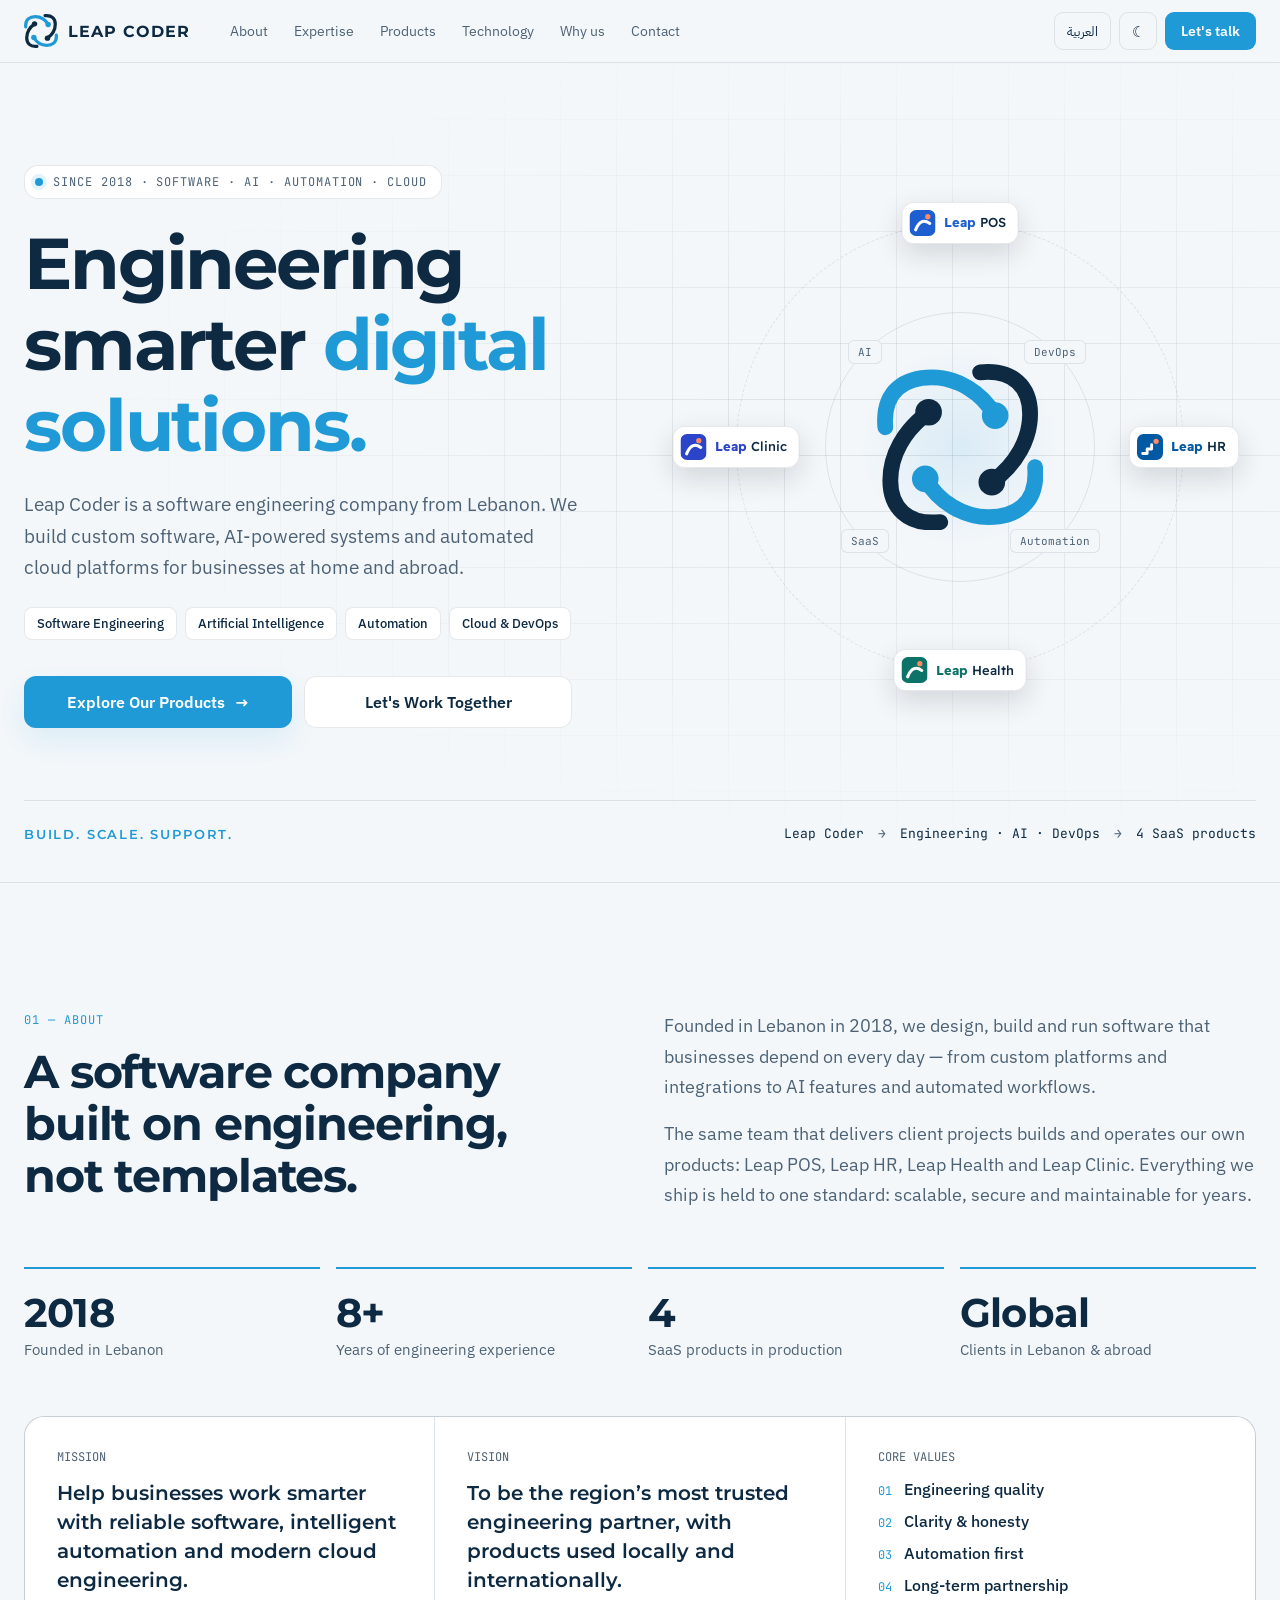
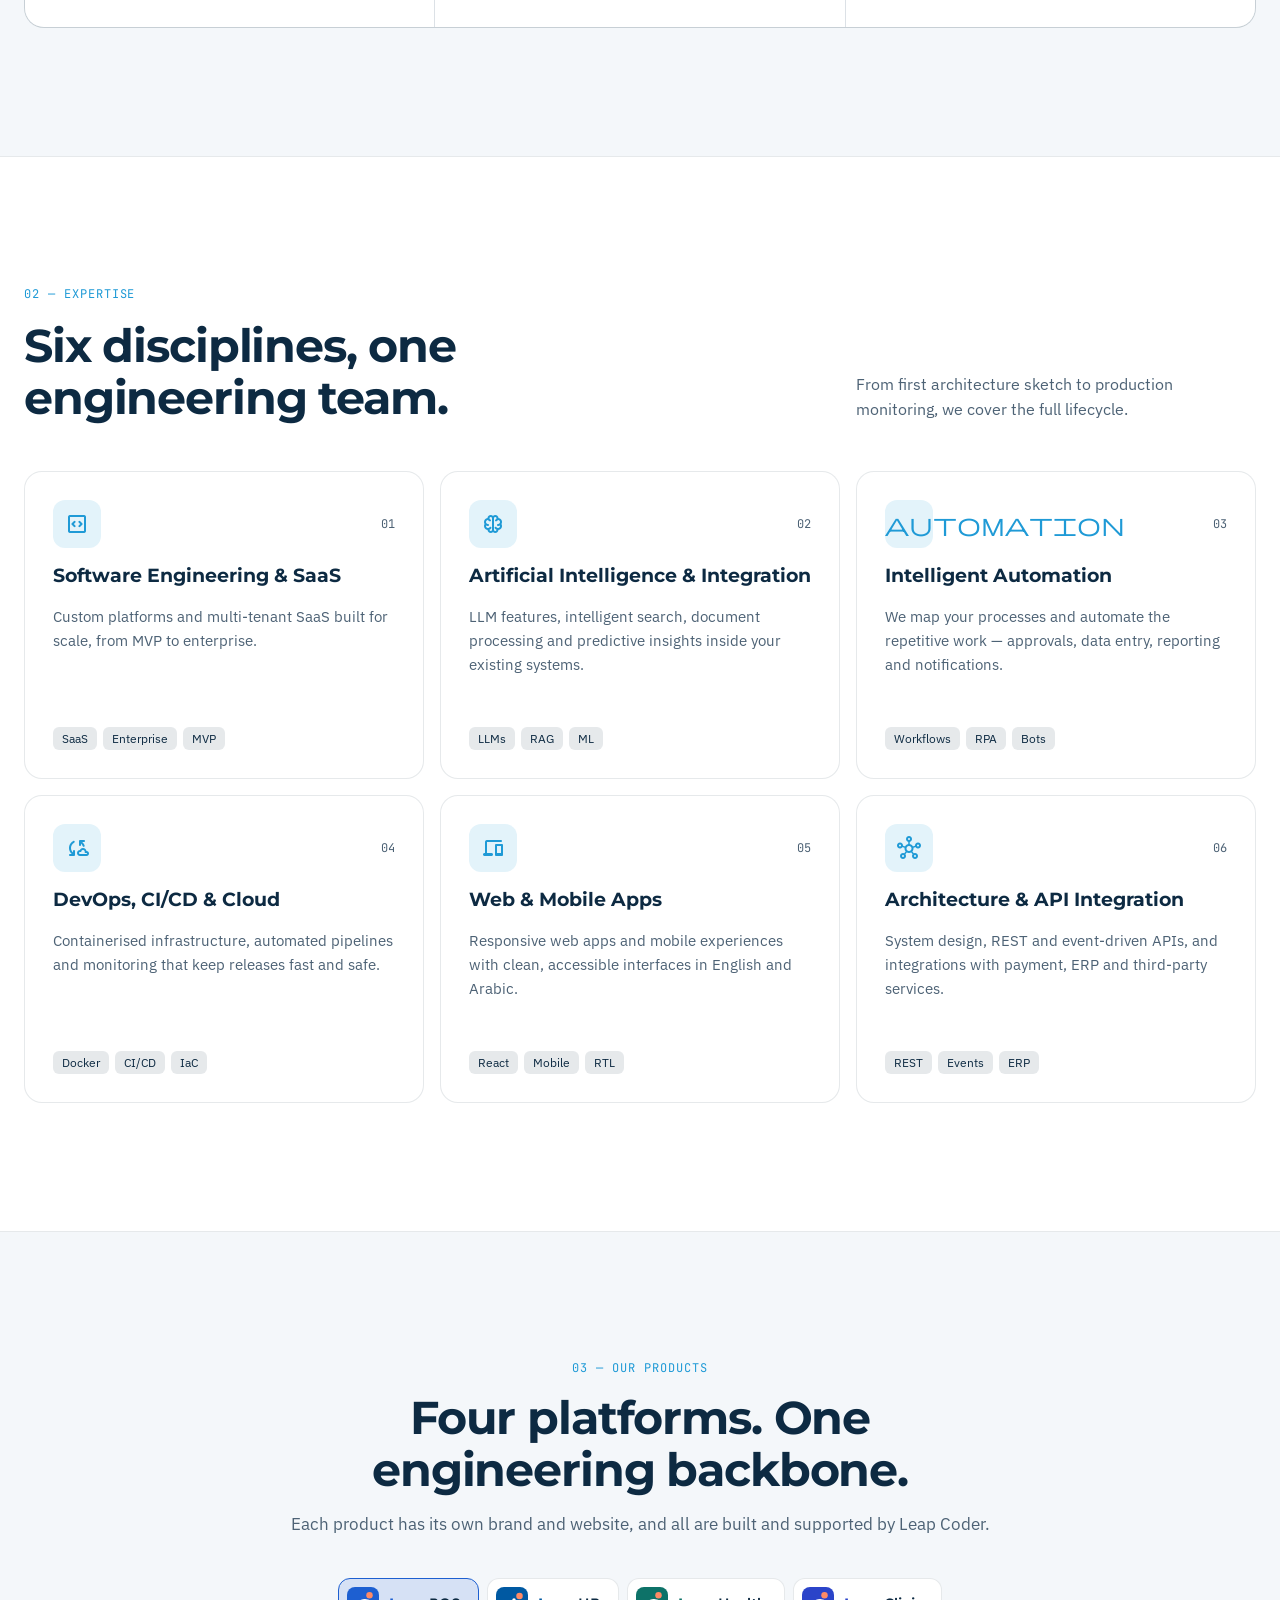
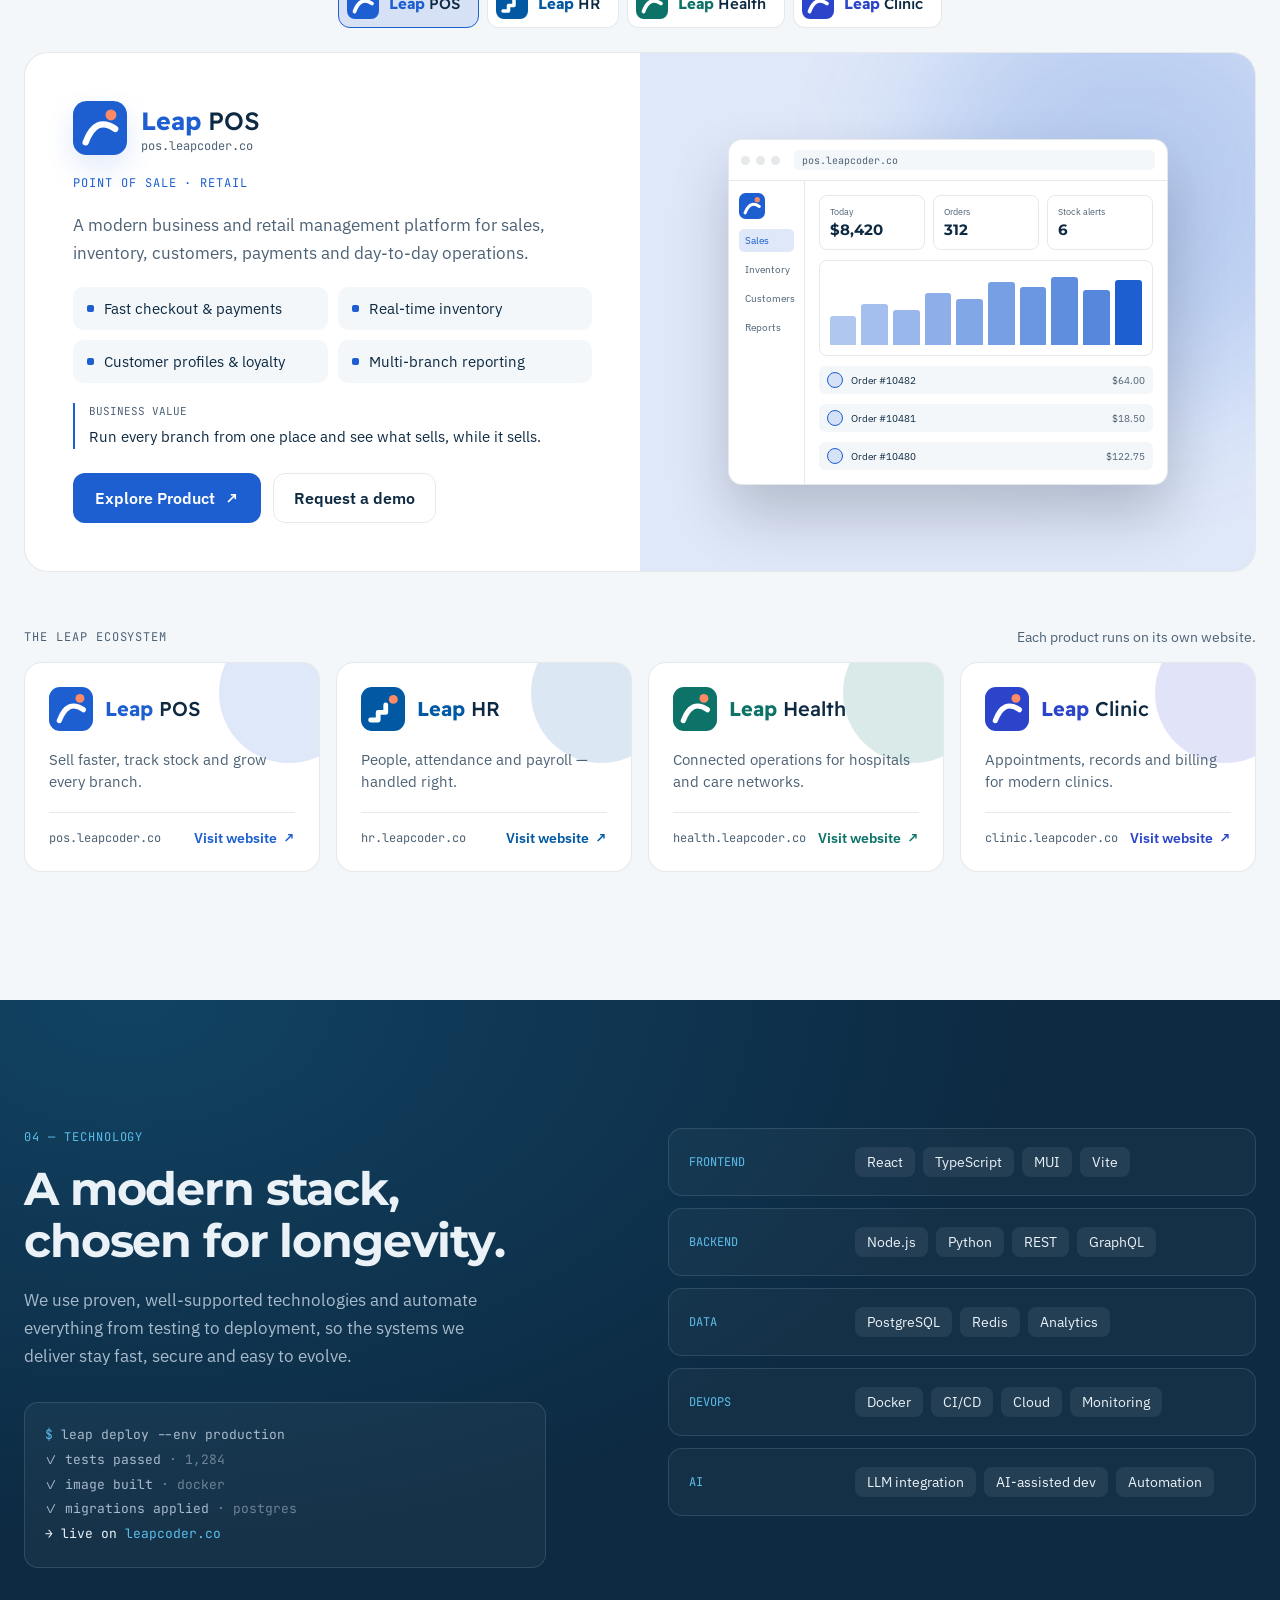
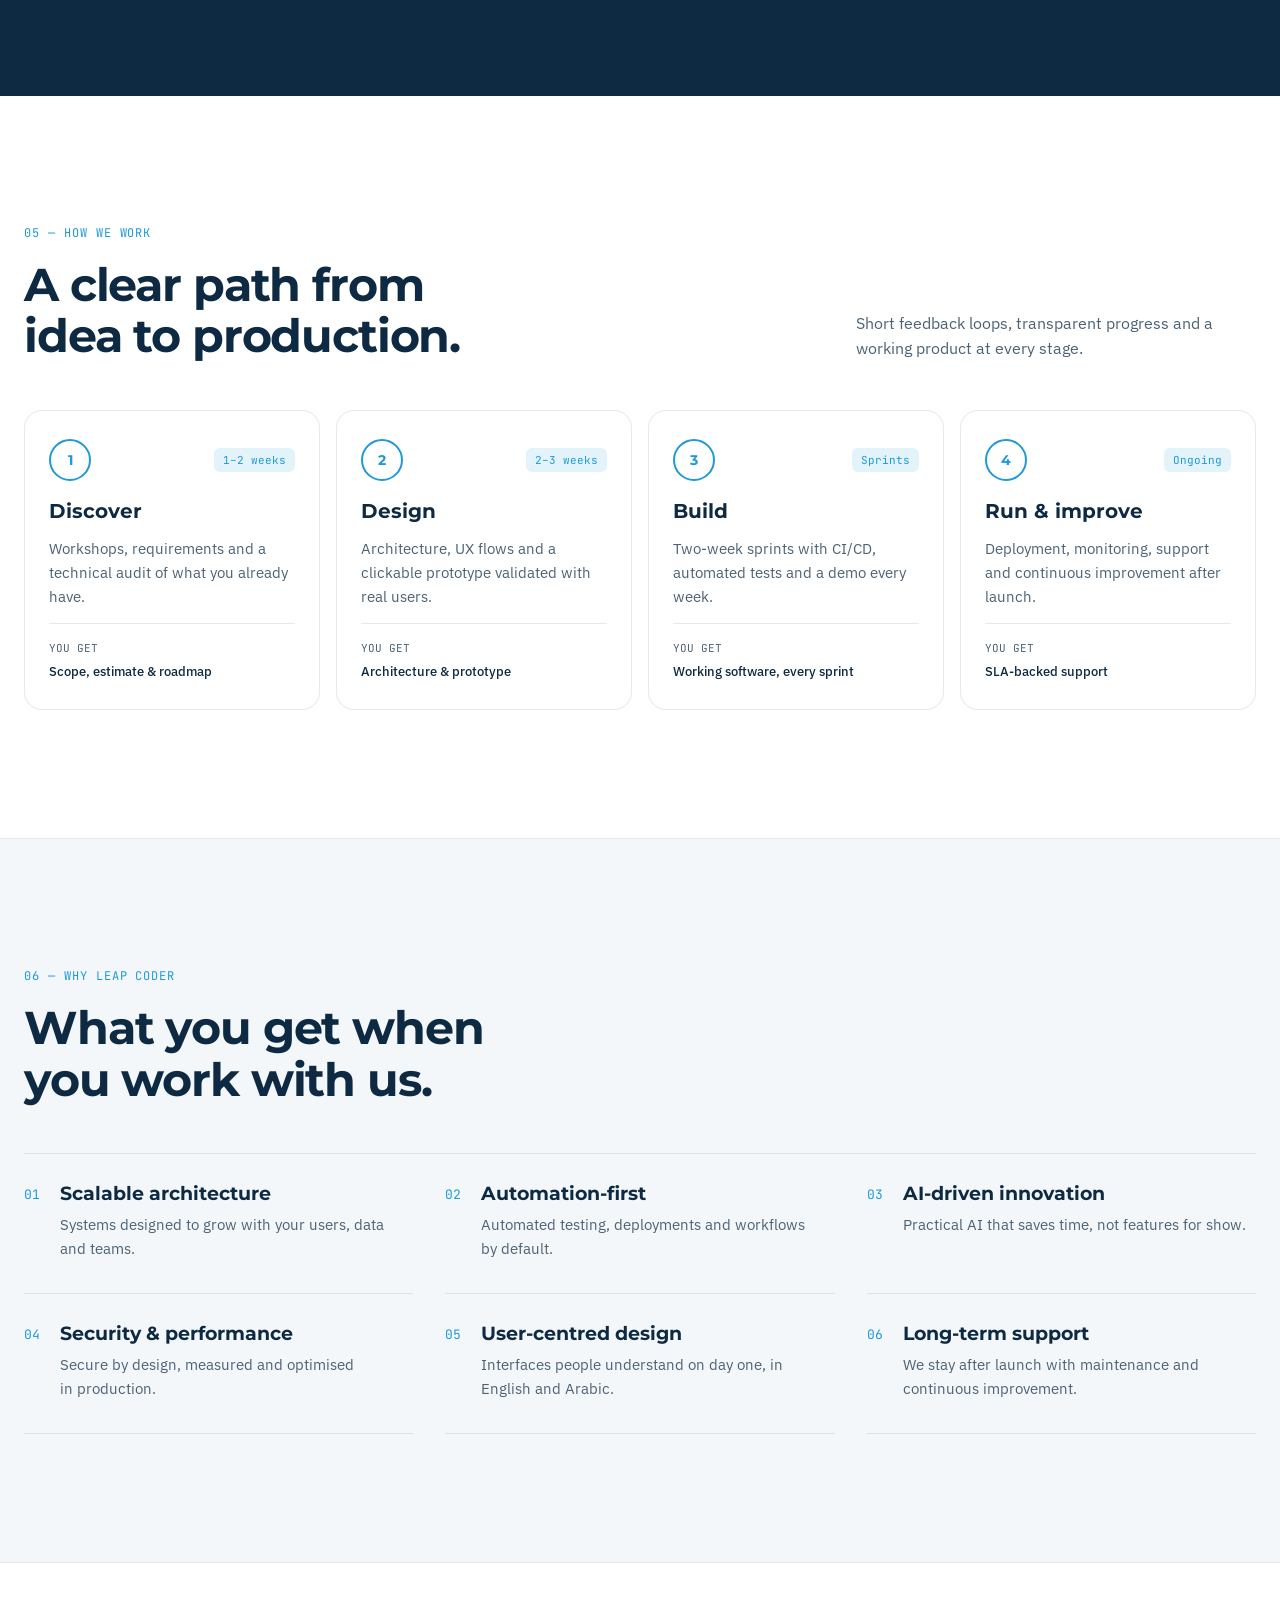
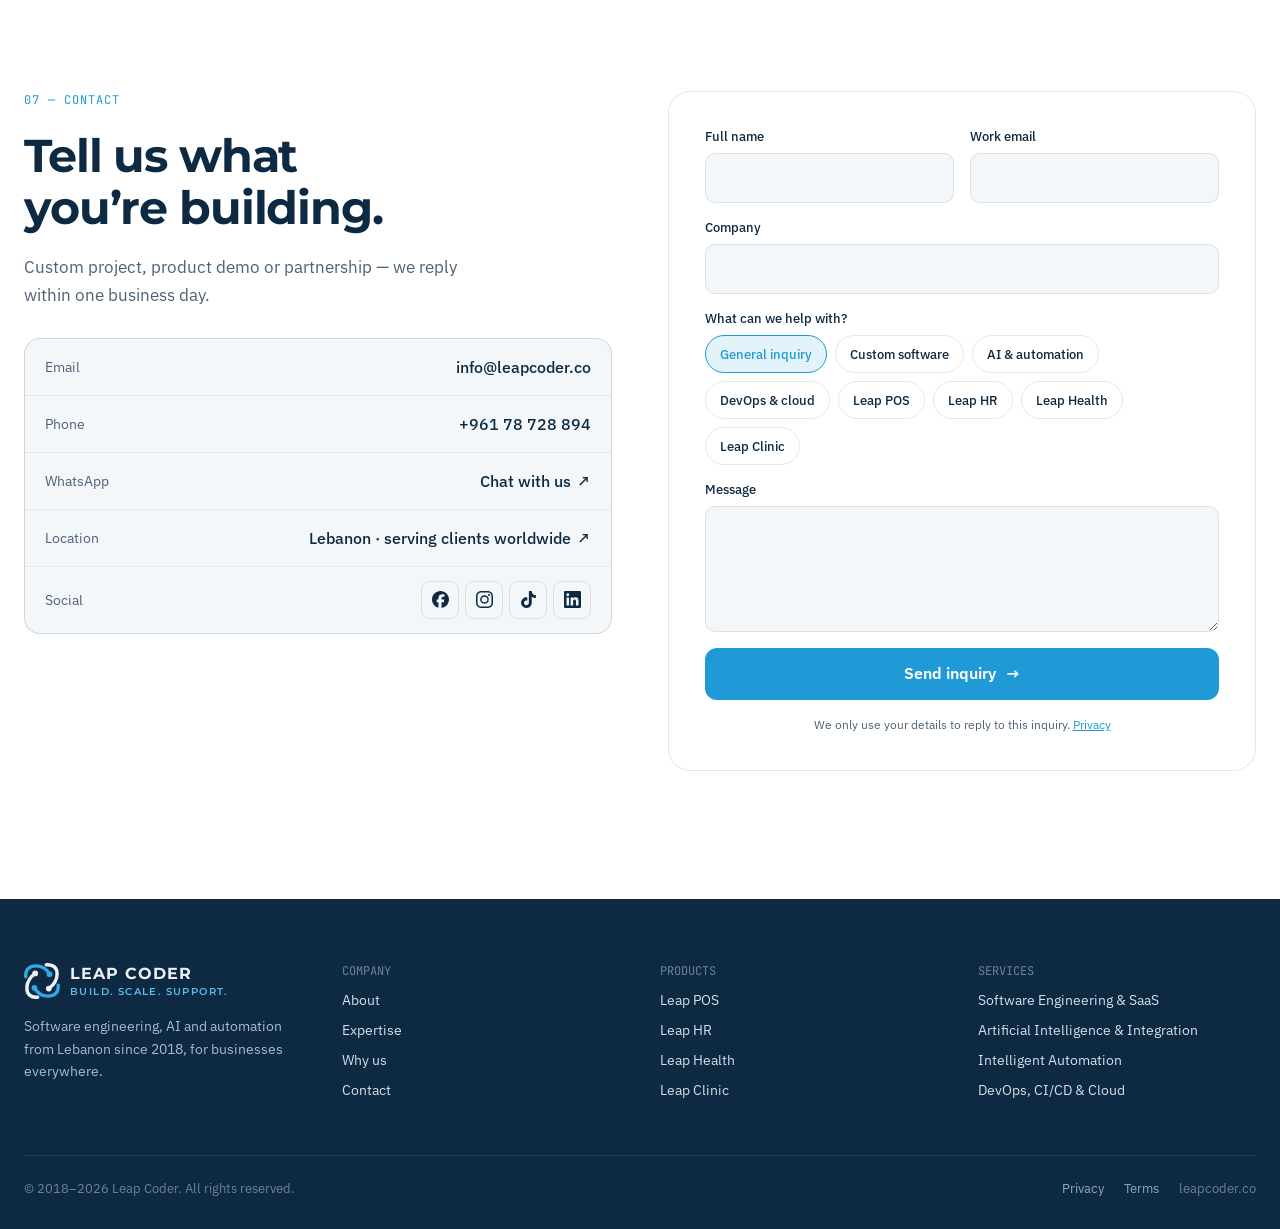
==== index.html @ 36e9405f "build: leap-coder 5da860b" ====
<!doctype html>
<html lang="en" dir="ltr">
  <head>
    <meta charset="UTF-8" />
    <meta name="viewport" content="width=device-width, initial-scale=1, viewport-fit=cover" />
    <script>
      // Pre-paint: theme from localStorage['lc-theme'] or prefers-color-scheme; lang/dir from the route.
      (function () {
        var d = document.documentElement;
        var t = null;
        try { t = localStorage.getItem('lc-theme'); } catch (e) {}
        if (t !== 'light' && t !== 'dark') {
          t = window.matchMedia && window.matchMedia('(prefers-color-scheme: light)').matches ? 'light' : 'dark';
        }
        d.setAttribute('data-theme', t);
        if (/^\/ar(\/|$)/.test(location.pathname)) { d.lang = 'ar'; d.dir = 'rtl'; }
      })();
    </script>
    <title>Leap Coder — Engineering Smarter Digital Solutions</title>
    <meta name="description" content="Leap Coder — software engineering, AI, automation and DevOps from Lebanon. Home of Leap POS, Leap HR, Leap Health and Leap Clinic." />
    <link rel="icon" type="image/svg+xml" href="/leapcoder-mark.svg" />
    <link rel="canonical" href="https://leapcoder.co/" />
    <link rel="alternate" hreflang="en" href="https://leapcoder.co/" />
    <link rel="alternate" hreflang="ar" href="https://leapcoder.co/ar/" />
    <link rel="alternate" hreflang="x-default" href="https://leapcoder.co/" />
    <meta name="theme-color" content="#0D2A42" />
    <meta property="og:type" content="website" />
    <meta property="og:site_name" content="Leap Coder" />
    <meta property="og:locale" content="en_US" />
    <meta property="og:title" content="Leap Coder — Engineering Smarter Digital Solutions" />
    <meta property="og:description" content="Software engineering, AI, automation and DevOps from Lebanon. Home of Leap POS, Leap HR, Leap Health and Leap Clinic." />
    <meta property="og:url" content="https://leapcoder.co/" />
    <meta property="og:image" content="https://leapcoder.co/og-image.png" />
    <meta property="og:image:width" content="1200" />
    <meta property="og:image:height" content="630" />
    <meta name="twitter:card" content="summary_large_image" />
    <meta name="twitter:title" content="Leap Coder — Engineering Smarter Digital Solutions" />
    <meta name="twitter:description" content="Software engineering, AI, automation and DevOps from Lebanon. Home of Leap POS, Leap HR, Leap Health and Leap Clinic." />
    <meta name="twitter:image" content="https://leapcoder.co/og-image.png" />
    <script type="application/ld+json">{"@context":"https://schema.org","@type":"Organization","name":"Leap Coder","url":"https://leapcoder.co","slogan":"Build. Scale. Support.","foundingDate":"2018","hasMap":"https://maps.app.goo.gl/2paXP2Js2Pjn98LX8","sameAs":["https://www.facebook.com/leapcoder","https://www.instagram.com/leap_coder","https://www.tiktok.com/@leap_coder","https://www.linkedin.com/company/leap-coder"],"foundingLocation":{"@type":"Place","name":"Lebanon"},"email":"info@leapcoder.co","telephone":"+961-78-728-894","contactPoint":{"@type":"ContactPoint","telephone":"+961-78-728-894","email":"info@leapcoder.co","contactType":"sales","availableLanguage":["English","Arabic"]},"address":{"@type":"PostalAddress","addressCountry":"LB"},"brand":[{"@type":"Brand","name":"Leap POS","url":"https://pos.leapcoder.co"},{"@type":"Brand","name":"Leap HR","url":"https://hr.leapcoder.co"},{"@type":"Brand","name":"Leap Health","url":"https://health.leapcoder.co"},{"@type":"Brand","name":"Leap Clinic","url":"https://clinic.leapcoder.co"}]}</script>
    <link rel="preconnect" href="https://fonts.googleapis.com" />
    <link rel="preconnect" href="https://fonts.gstatic.com" crossorigin />
    <link
      rel="stylesheet"
      href="https://fonts.googleapis.com/css2?family=IBM+Plex+Sans+Arabic:wght@400;500;600;700&family=IBM+Plex+Sans:wght@400;500;600&family=JetBrains+Mono:wght@400;500&family=Montserrat:wght@600;700&family=Readex+Pro:wght@500;700&display=swap"
    />
    <link
      rel="stylesheet"
      href="https://fonts.googleapis.com/css2?family=Material+Symbols+Rounded:opsz,wght,FILL,GRAD@24,400,0,0&display=block"
    />
    <script type="module" crossorigin src="/assets/index-DLd6zJIb.js"></script>
    <link rel="stylesheet" crossorigin href="/assets/index-B8cOU7kC.css">
  </head>
  <body>
    <div id="root"></div>
  </body>
</html>
---- assets/index-B8cOU7kC.css ----
html{background:#06111c;color-scheme:dark}html[data-theme=light]{background:#f4f7fa;color-scheme:light}html[data-theme=light] body{background:#f4f7fa}html[data-theme=dark] body{background:#06111c}body{margin:0}
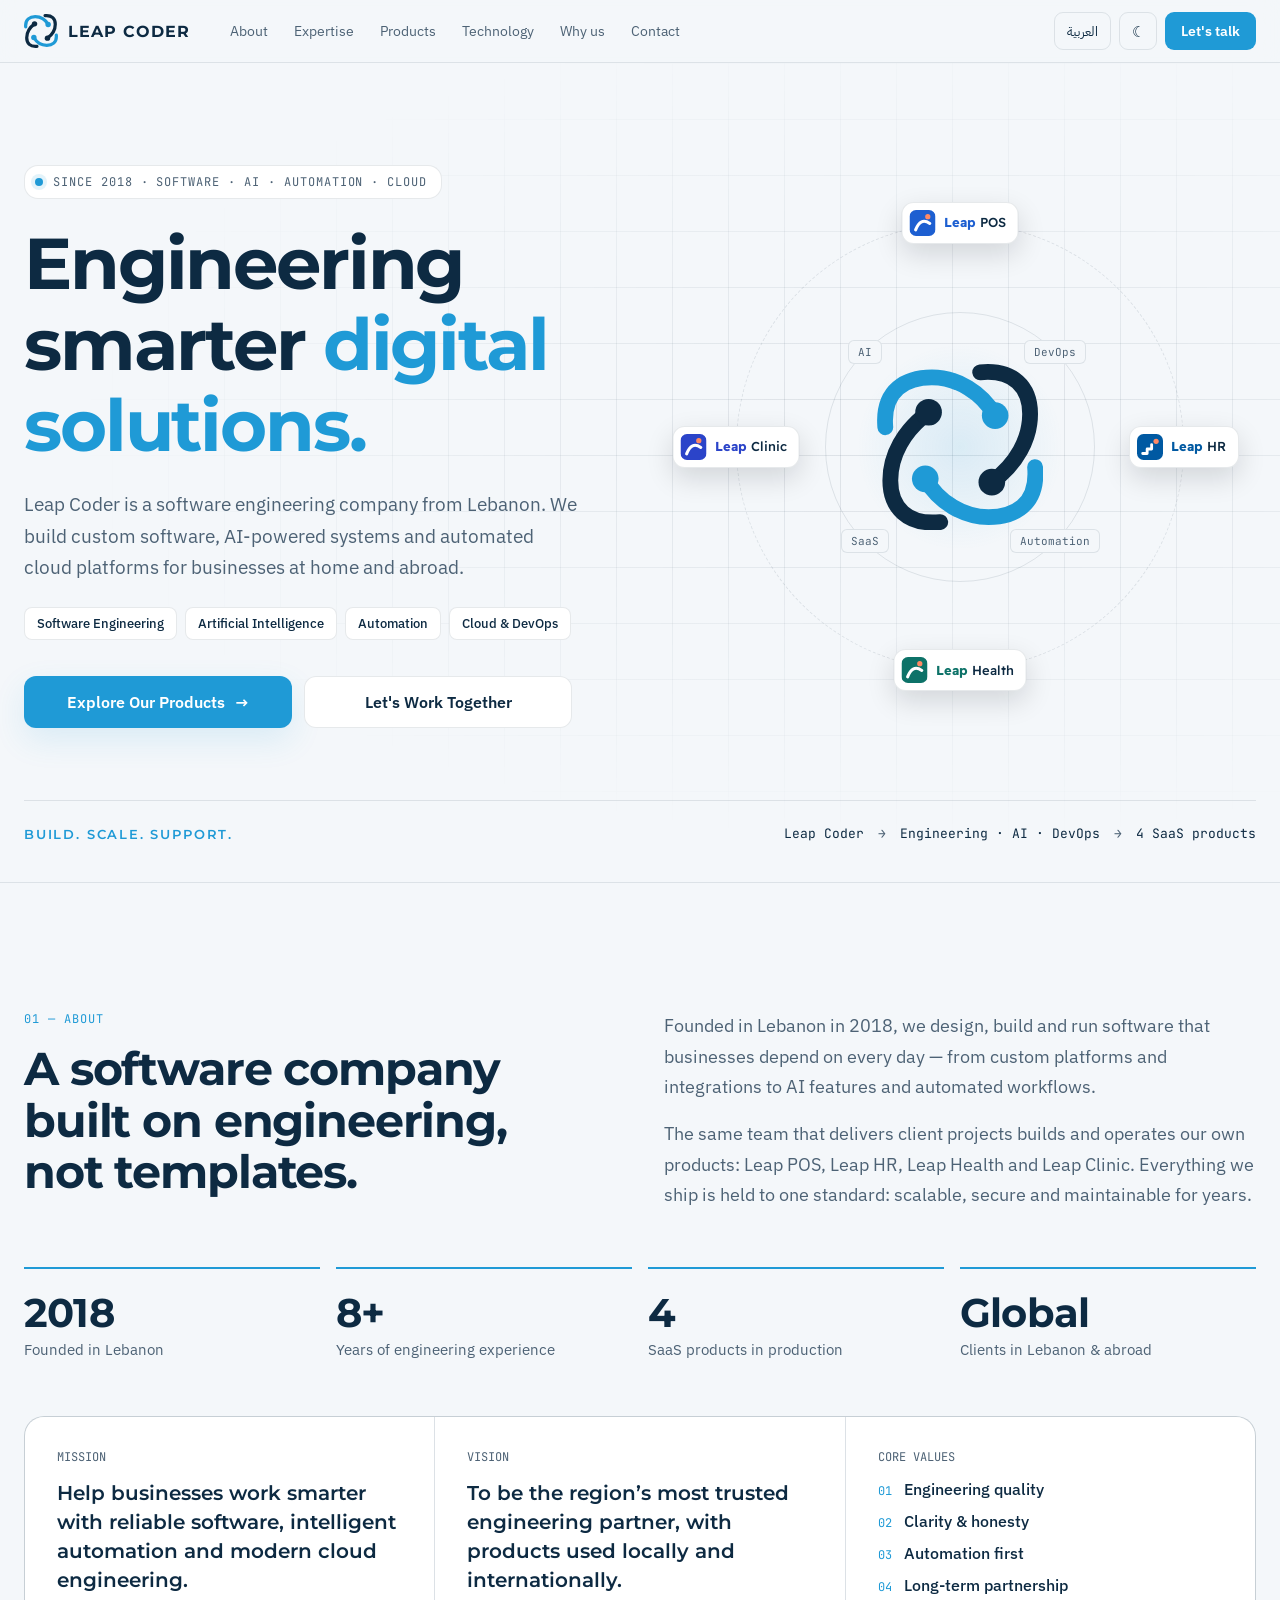
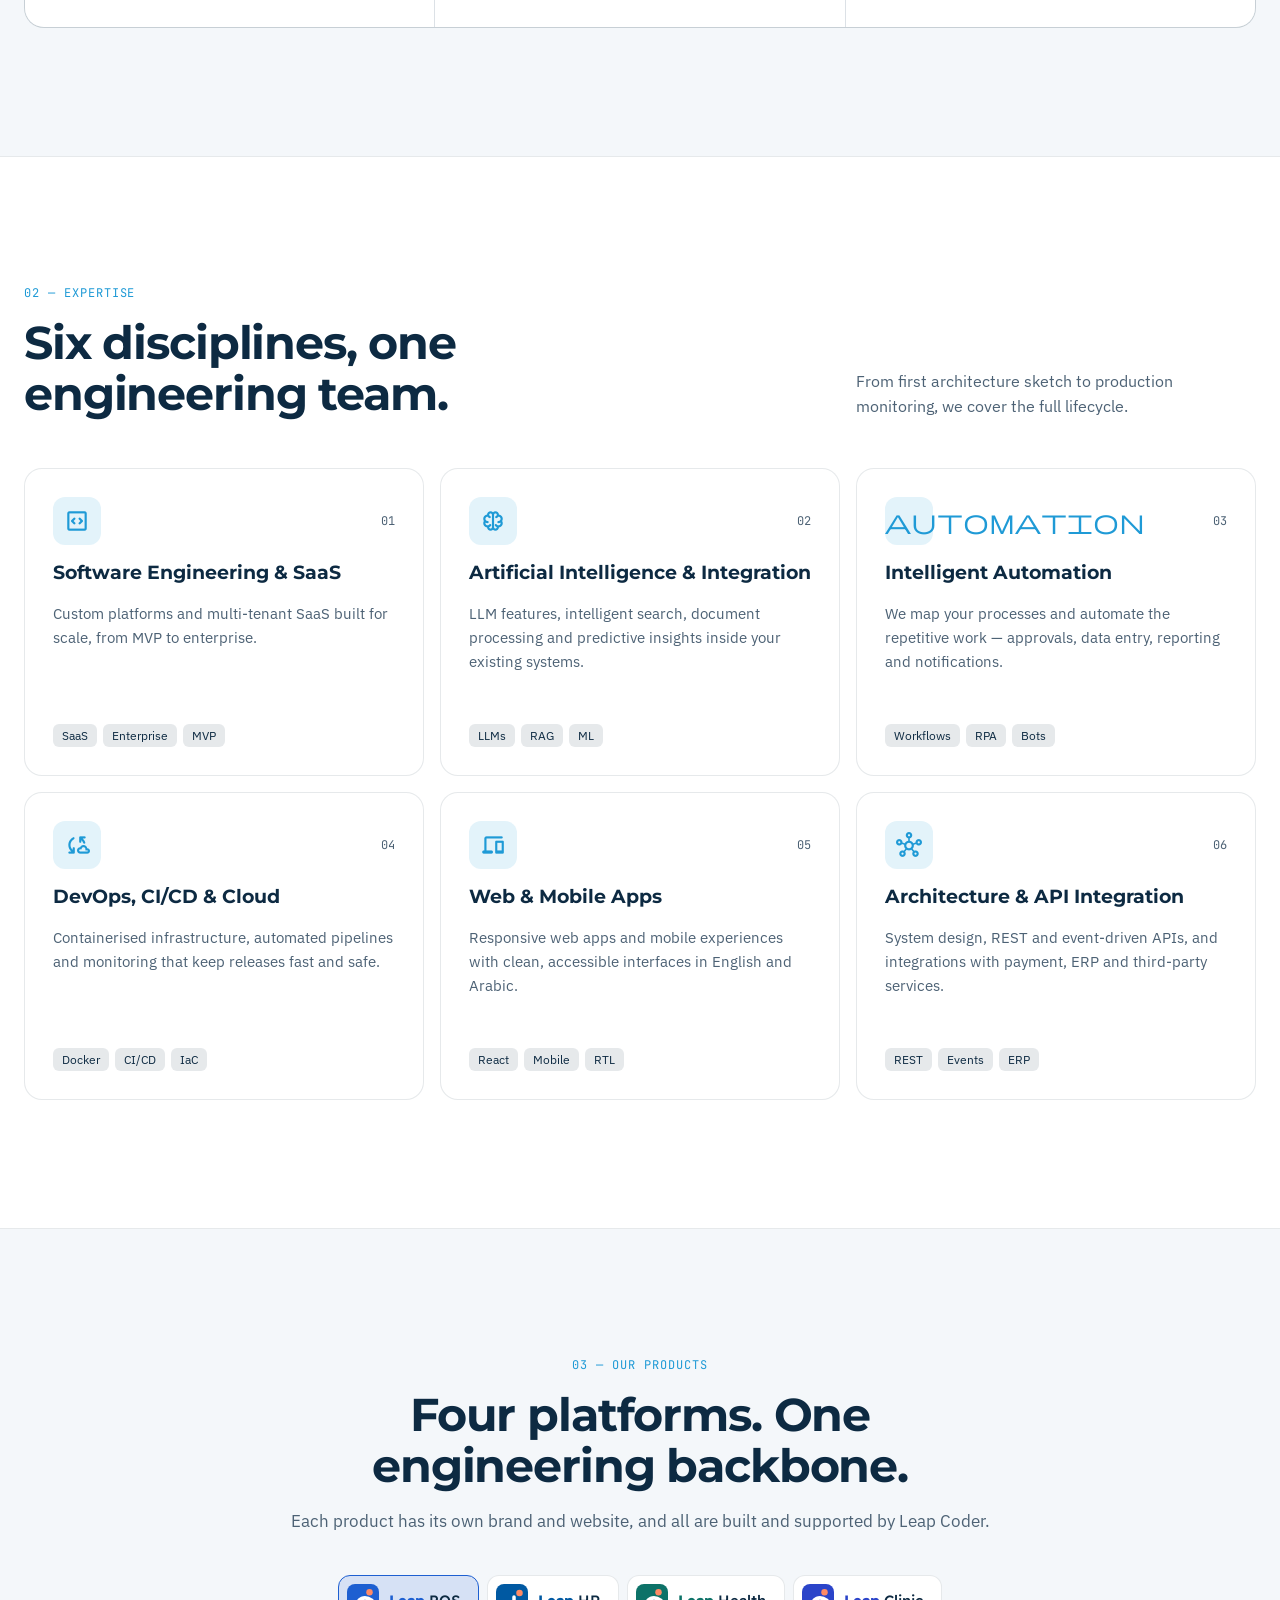
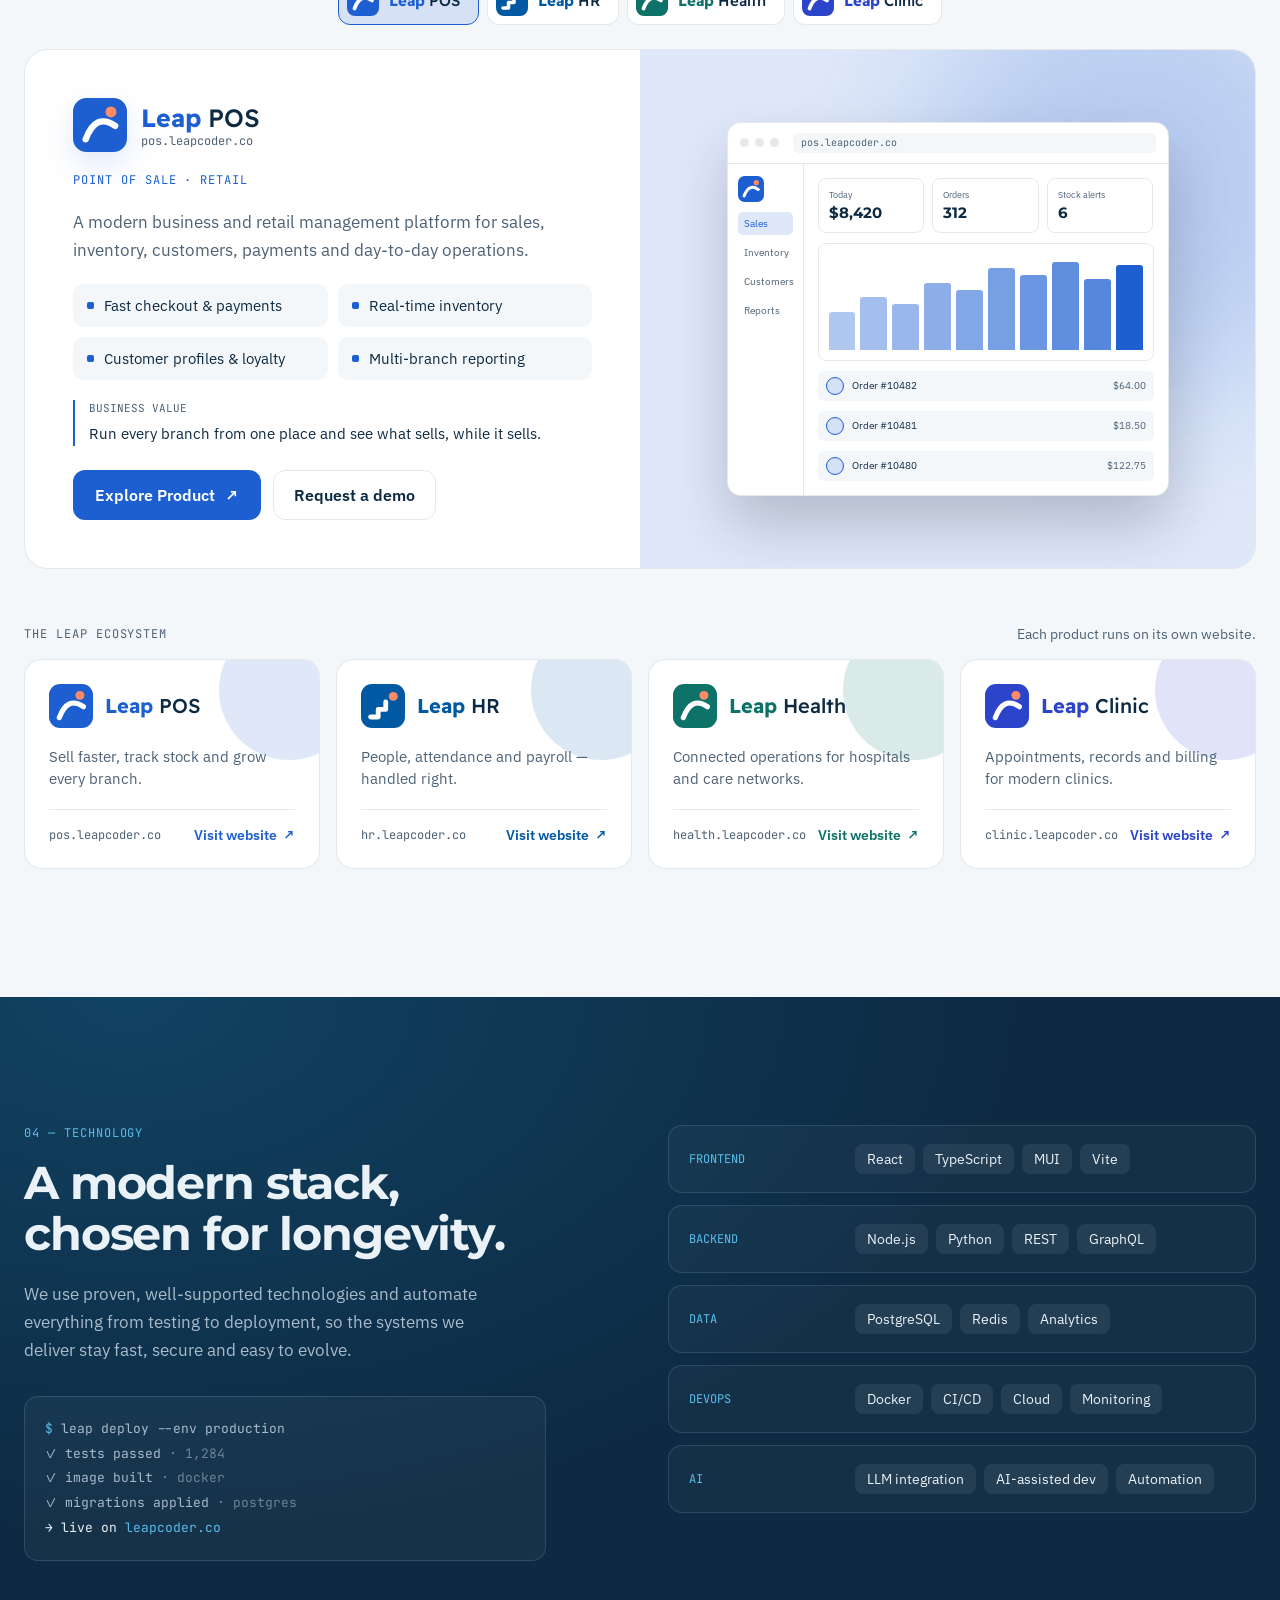
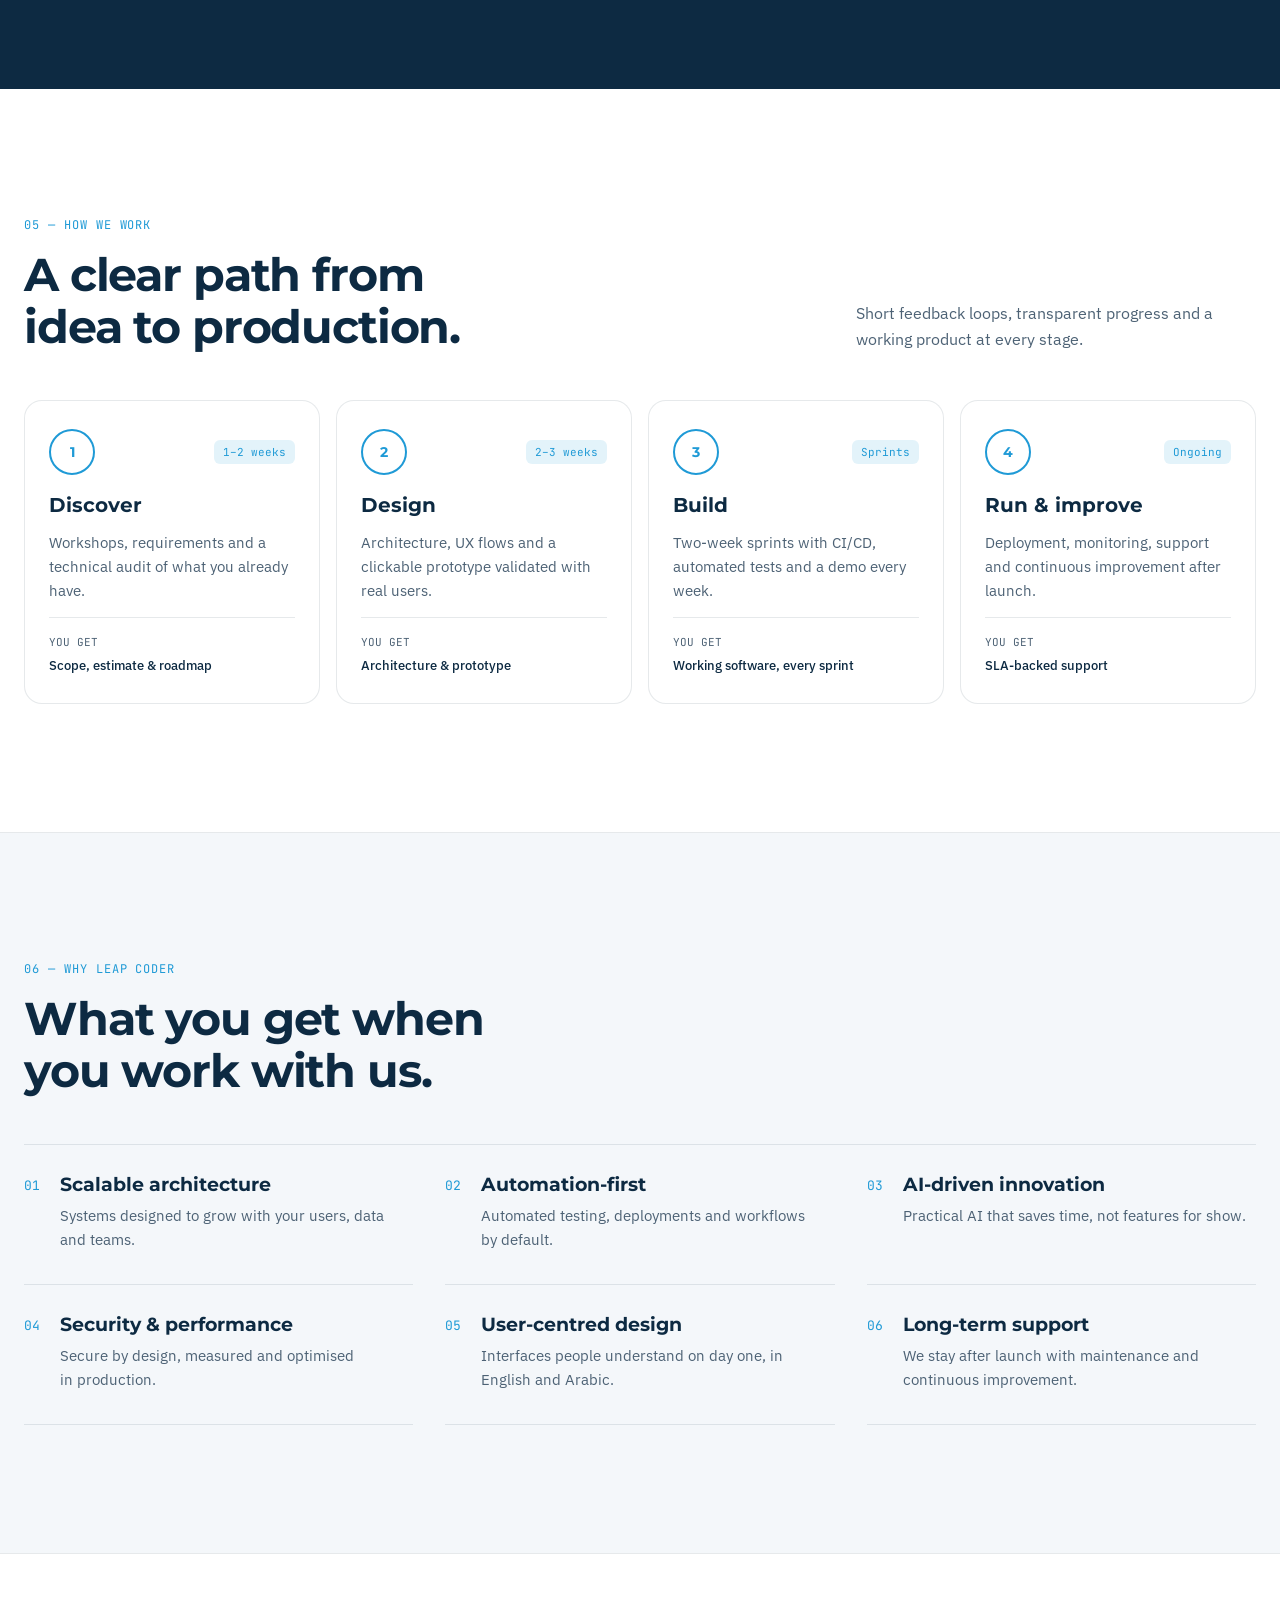
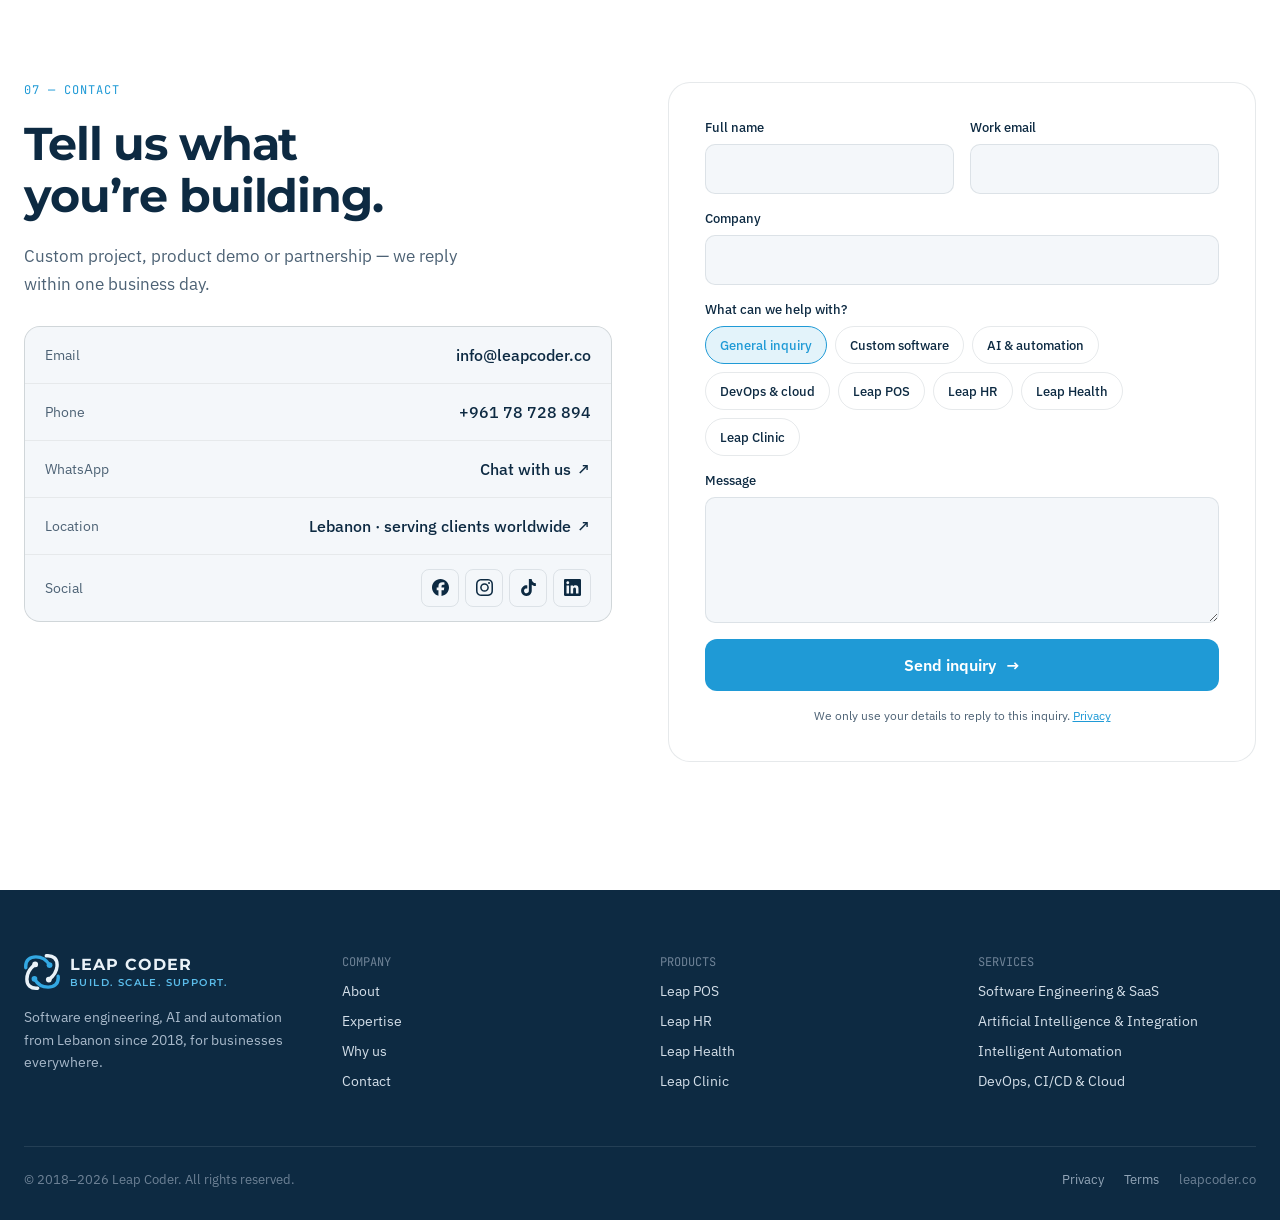
==== commit 6a256612: "build: leap-coder 00f8e4a" ====
--- a/index.html
+++ b/index.html
@@ -19,25 +19,25 @@
     <title>Leap Coder — Engineering Smarter Digital Solutions</title>
     <meta name="description" content="Leap Coder — software engineering, AI, automation and DevOps from Lebanon. Home of Leap POS, Leap HR, Leap Health and Leap Clinic." />
     <link rel="icon" type="image/svg+xml" href="/leapcoder-mark.svg" />
-    <link rel="canonical" href="https://leapcoder.co/" />
-    <link rel="alternate" hreflang="en" href="https://leapcoder.co/" />
-    <link rel="alternate" hreflang="ar" href="https://leapcoder.co/ar/" />
-    <link rel="alternate" hreflang="x-default" href="https://leapcoder.co/" />
+    <link rel="canonical" href="https://www.leapcoder.co/" />
+    <link rel="alternate" hreflang="en" href="https://www.leapcoder.co/" />
+    <link rel="alternate" hreflang="ar" href="https://www.leapcoder.co/ar/" />
+    <link rel="alternate" hreflang="x-default" href="https://www.leapcoder.co/" />
     <meta name="theme-color" content="#0D2A42" />
     <meta property="og:type" content="website" />
     <meta property="og:site_name" content="Leap Coder" />
     <meta property="og:locale" content="en_US" />
     <meta property="og:title" content="Leap Coder — Engineering Smarter Digital Solutions" />
     <meta property="og:description" content="Software engineering, AI, automation and DevOps from Lebanon. Home of Leap POS, Leap HR, Leap Health and Leap Clinic." />
-    <meta property="og:url" content="https://leapcoder.co/" />
-    <meta property="og:image" content="https://leapcoder.co/og-image.png" />
+    <meta property="og:url" content="https://www.leapcoder.co/" />
+    <meta property="og:image" content="https://www.leapcoder.co/og-image.png" />
     <meta property="og:image:width" content="1200" />
     <meta property="og:image:height" content="630" />
     <meta name="twitter:card" content="summary_large_image" />
     <meta name="twitter:title" content="Leap Coder — Engineering Smarter Digital Solutions" />
     <meta name="twitter:description" content="Software engineering, AI, automation and DevOps from Lebanon. Home of Leap POS, Leap HR, Leap Health and Leap Clinic." />
-    <meta name="twitter:image" content="https://leapcoder.co/og-image.png" />
-    <script type="application/ld+json">{"@context":"https://schema.org","@type":"Organization","name":"Leap Coder","url":"https://leapcoder.co","slogan":"Build. Scale. Support.","foundingDate":"2018","hasMap":"https://maps.app.goo.gl/2paXP2Js2Pjn98LX8","sameAs":["https://www.facebook.com/leapcoder","https://www.instagram.com/leap_coder","https://www.tiktok.com/@leap_coder","https://www.linkedin.com/company/leap-coder"],"foundingLocation":{"@type":"Place","name":"Lebanon"},"email":"info@leapcoder.co","telephone":"+961-78-728-894","contactPoint":{"@type":"ContactPoint","telephone":"+961-78-728-894","email":"info@leapcoder.co","contactType":"sales","availableLanguage":["English","Arabic"]},"address":{"@type":"PostalAddress","addressCountry":"LB"},"brand":[{"@type":"Brand","name":"Leap POS","url":"https://pos.leapcoder.co"},{"@type":"Brand","name":"Leap HR","url":"https://hr.leapcoder.co"},{"@type":"Brand","name":"Leap Health","url":"https://health.leapcoder.co"},{"@type":"Brand","name":"Leap Clinic","url":"https://clinic.leapcoder.co"}]}</script>
+    <meta name="twitter:image" content="https://www.leapcoder.co/og-image.png" />
+    <script type="application/ld+json">{"@context":"https://schema.org","@type":"Organization","name":"Leap Coder","url":"https://www.leapcoder.co","slogan":"Build. Scale. Support.","foundingDate":"2018","hasMap":"https://maps.app.goo.gl/2paXP2Js2Pjn98LX8","sameAs":["https://www.facebook.com/leapcoder","https://www.instagram.com/leap_coder","https://www.tiktok.com/@leap_coder","https://www.linkedin.com/company/leap-coder"],"foundingLocation":{"@type":"Place","name":"Lebanon"},"email":"info@leapcoder.co","telephone":"+961-78-728-894","contactPoint":{"@type":"ContactPoint","telephone":"+961-78-728-894","email":"info@leapcoder.co","contactType":"sales","availableLanguage":["English","Arabic"]},"address":{"@type":"PostalAddress","addressCountry":"LB"},"brand":[{"@type":"Brand","name":"Leap POS","url":"https://pos.leapcoder.co"},{"@type":"Brand","name":"Leap HR","url":"https://hr.leapcoder.co"},{"@type":"Brand","name":"Leap Health","url":"https://health.leapcoder.co"},{"@type":"Brand","name":"Leap Clinic","url":"https://clinic.leapcoder.co"}]}</script>
     <link rel="preconnect" href="https://fonts.googleapis.com" />
     <link rel="preconnect" href="https://fonts.gstatic.com" crossorigin />
     <link
@@ -48,7 +48,7 @@
       rel="stylesheet"
       href="https://fonts.googleapis.com/css2?family=Material+Symbols+Rounded:opsz,wght,FILL,GRAD@24,400,0,0&display=block"
     />
-    <script type="module" crossorigin src="/assets/index-DLd6zJIb.js"></script>
+    <script type="module" crossorigin src="/assets/index-Ef6Mz5HG.js"></script>
     <link rel="stylesheet" crossorigin href="/assets/index-B8cOU7kC.css">
   </head>
   <body>
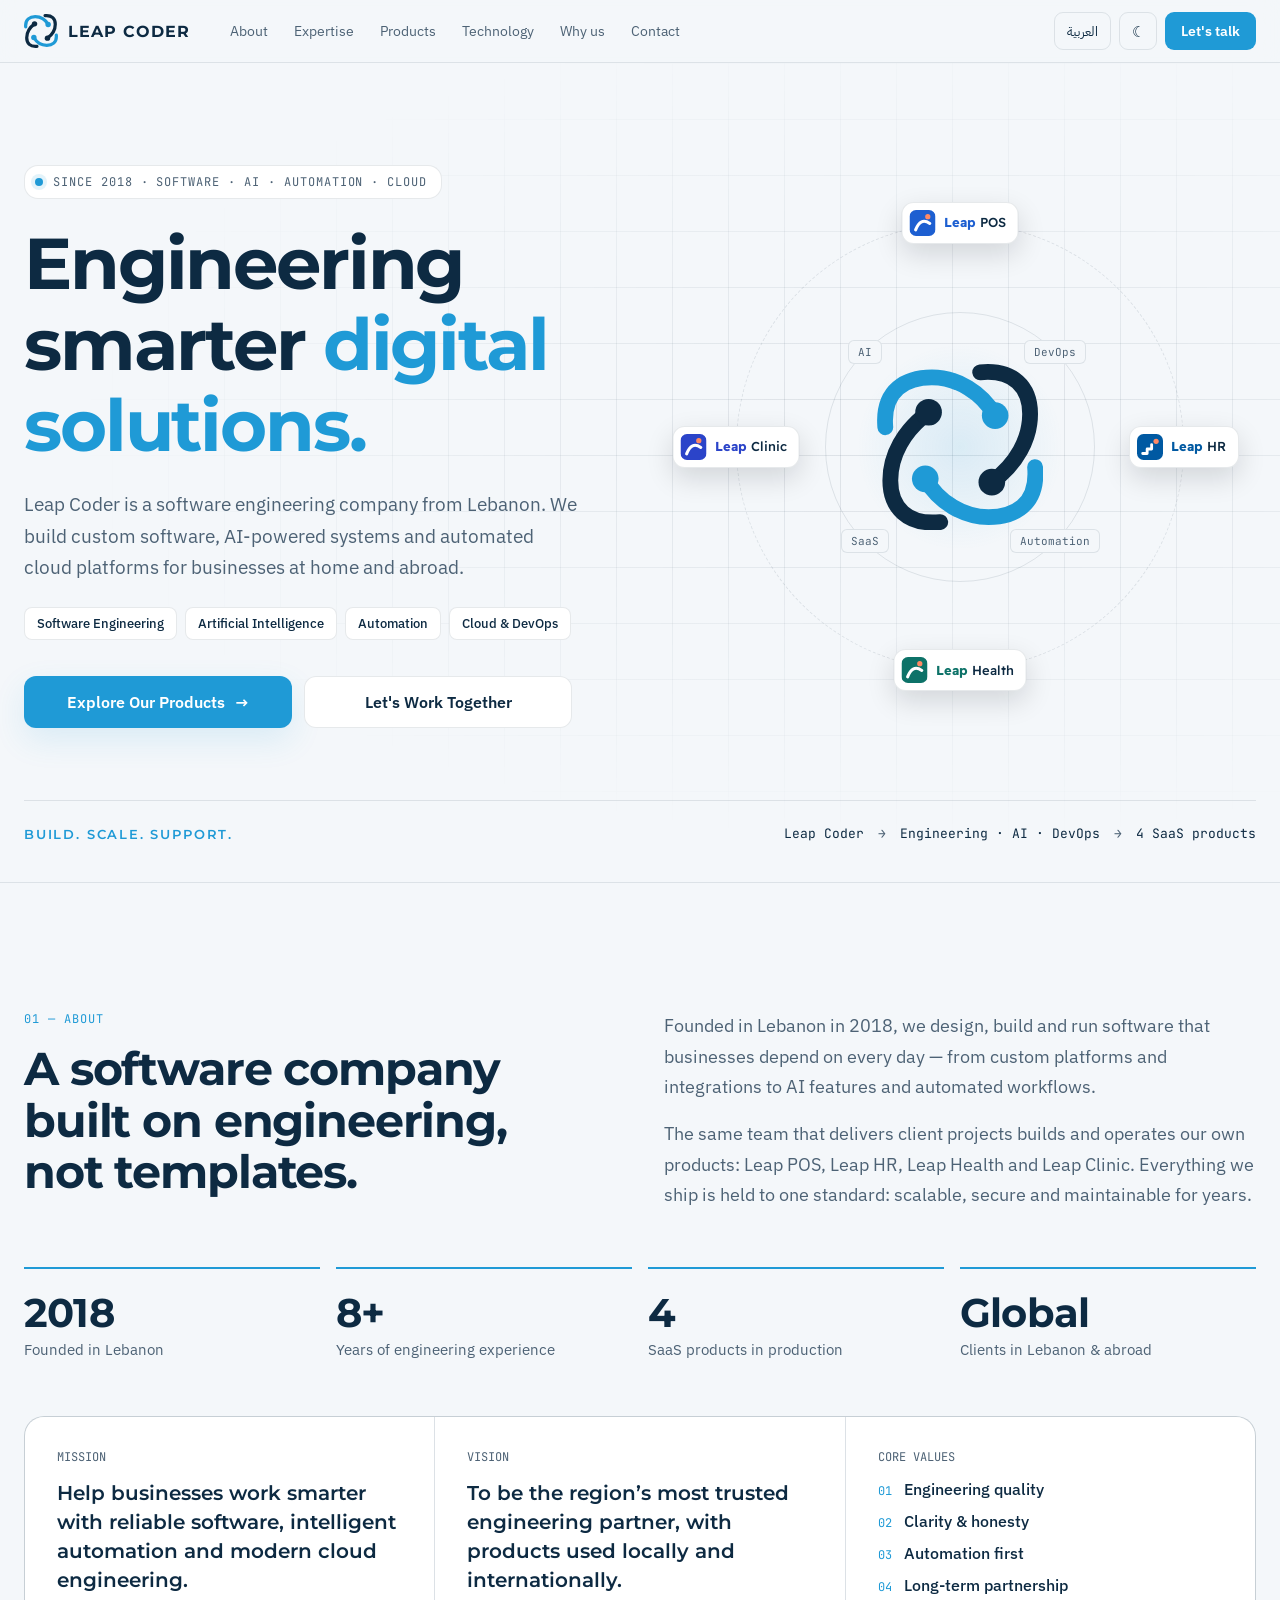
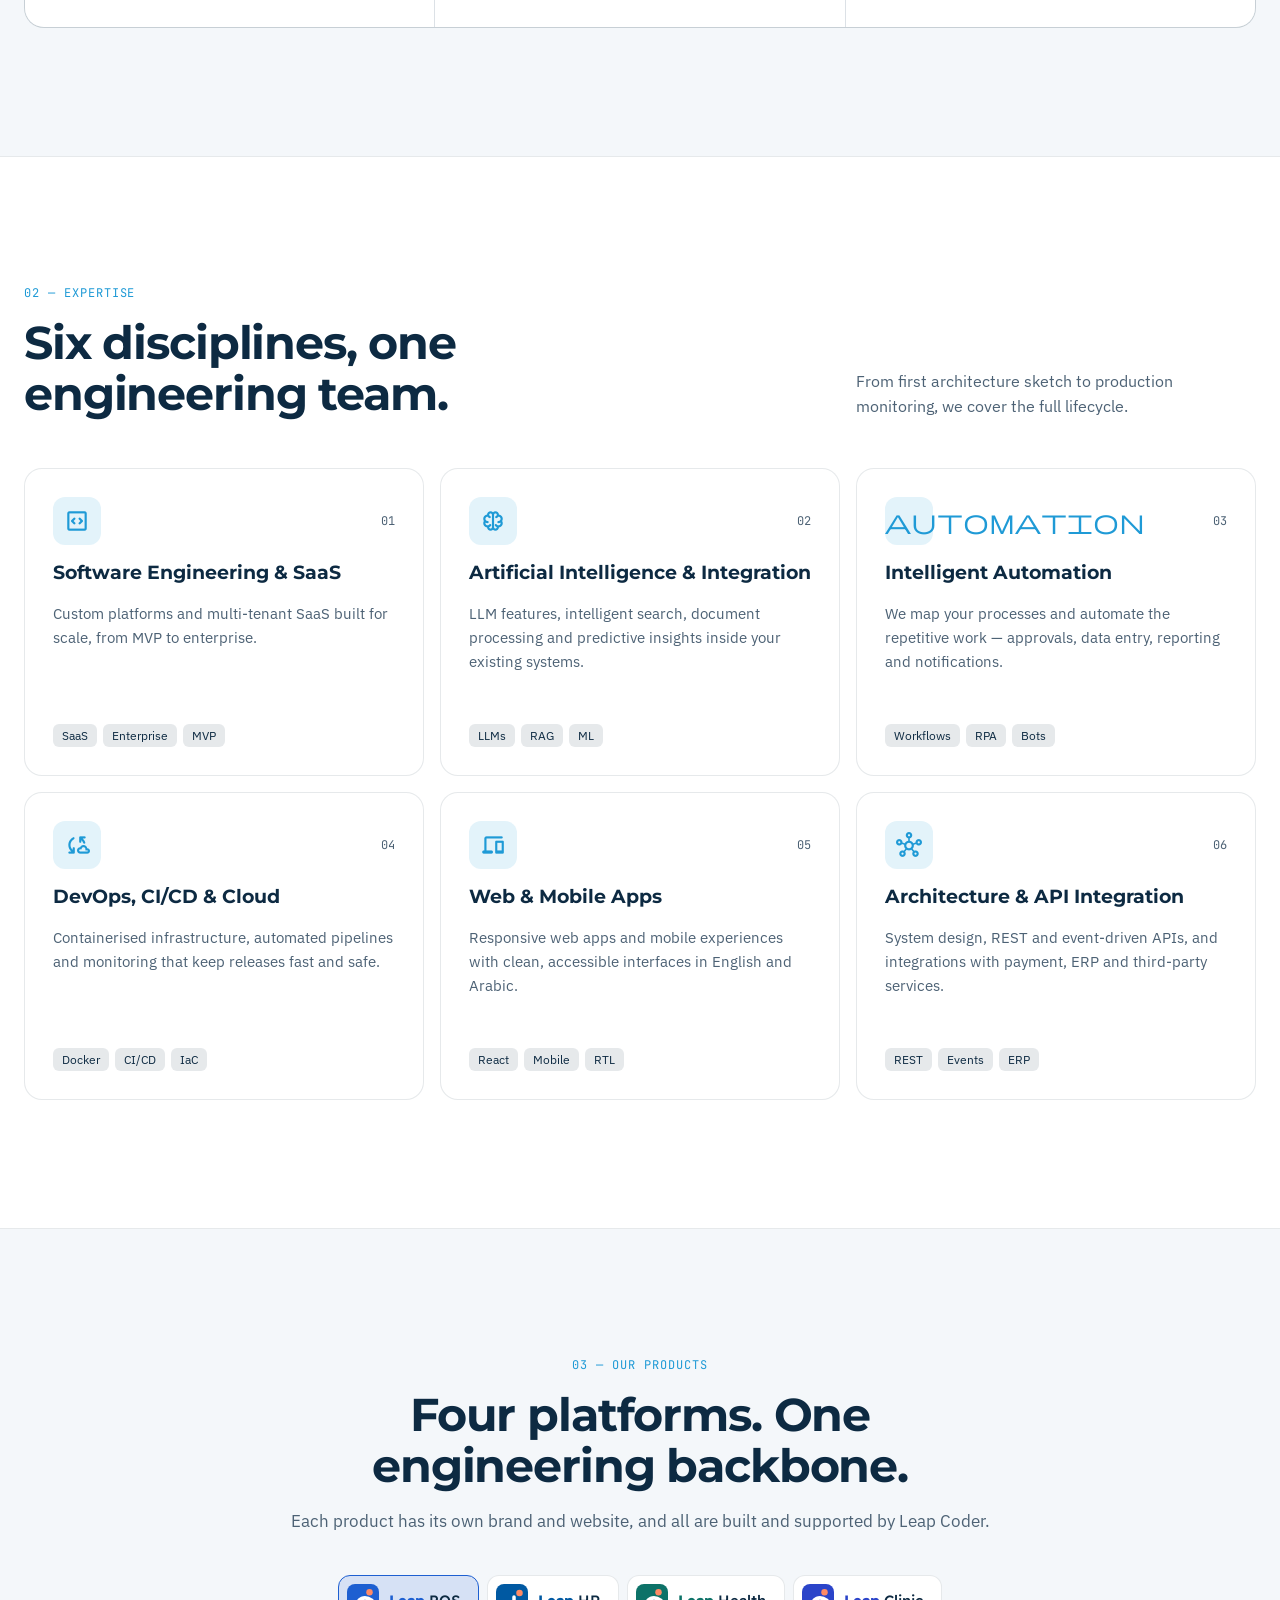
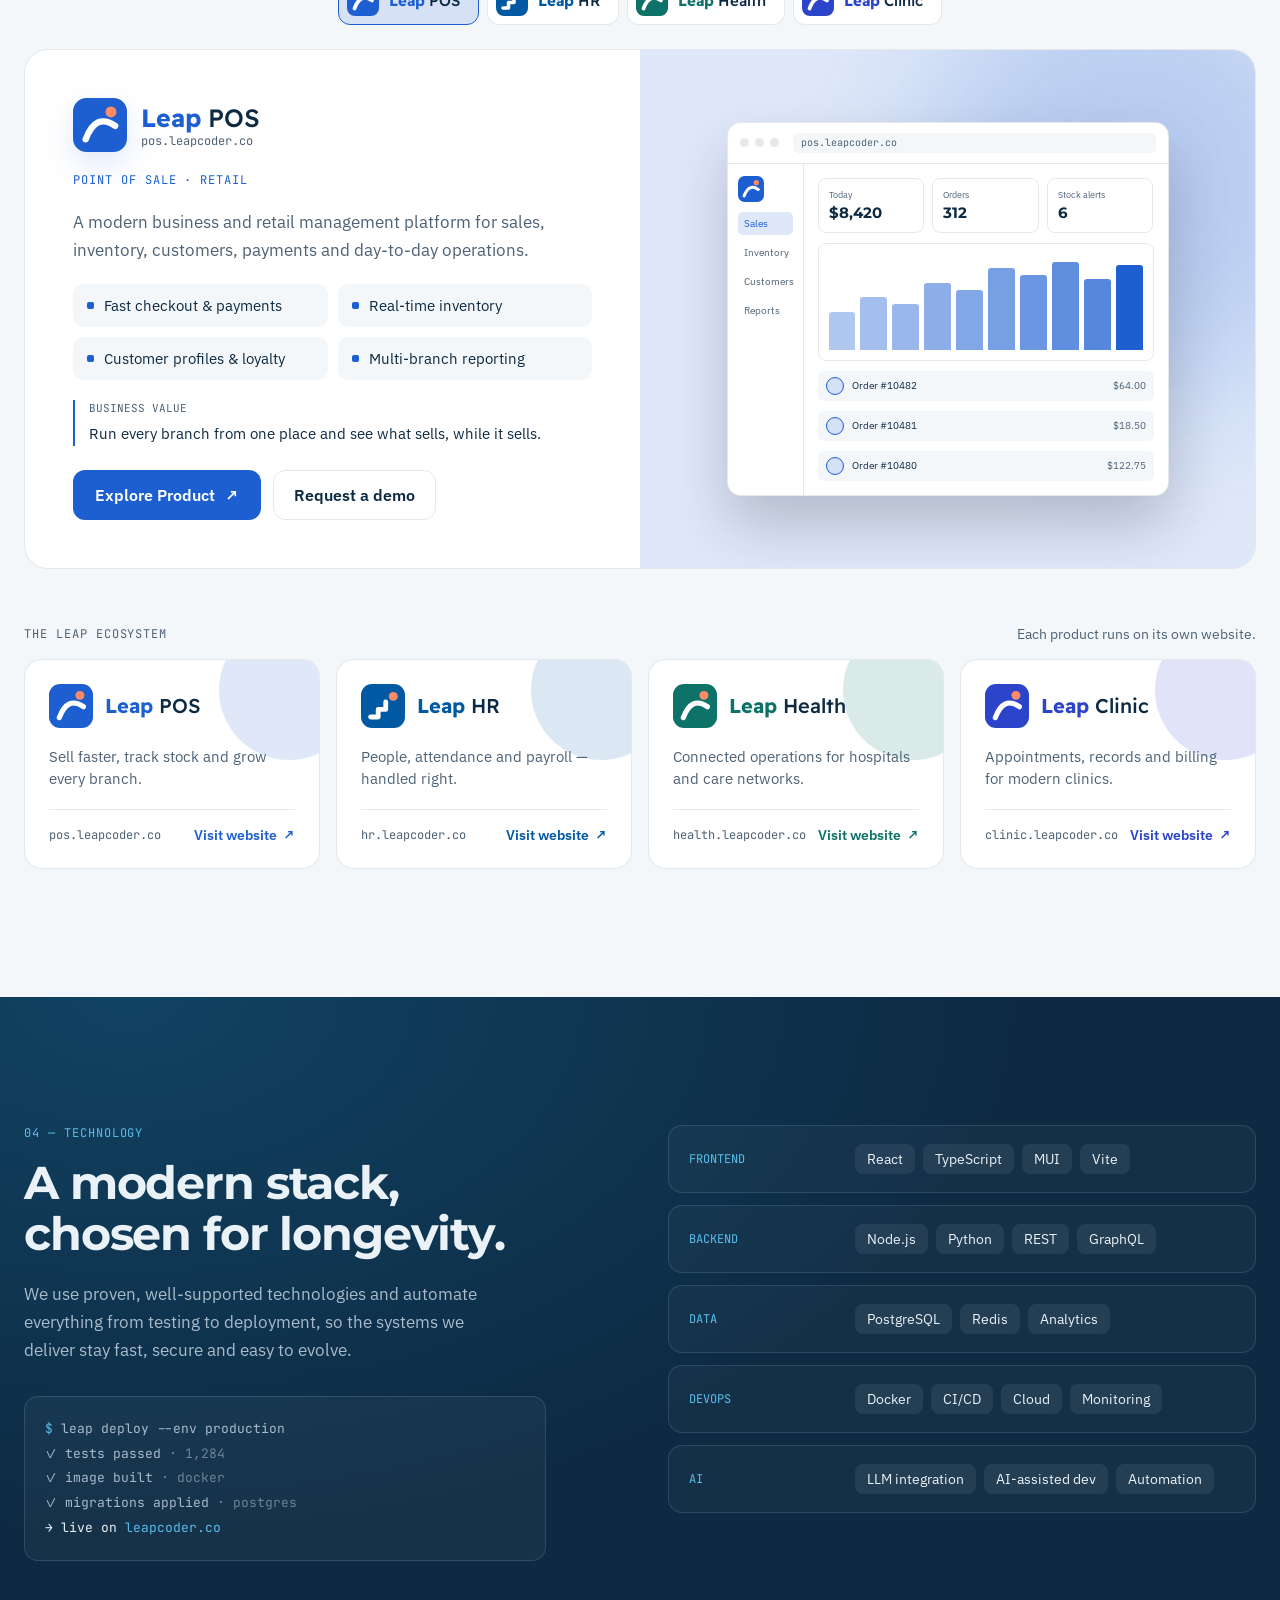
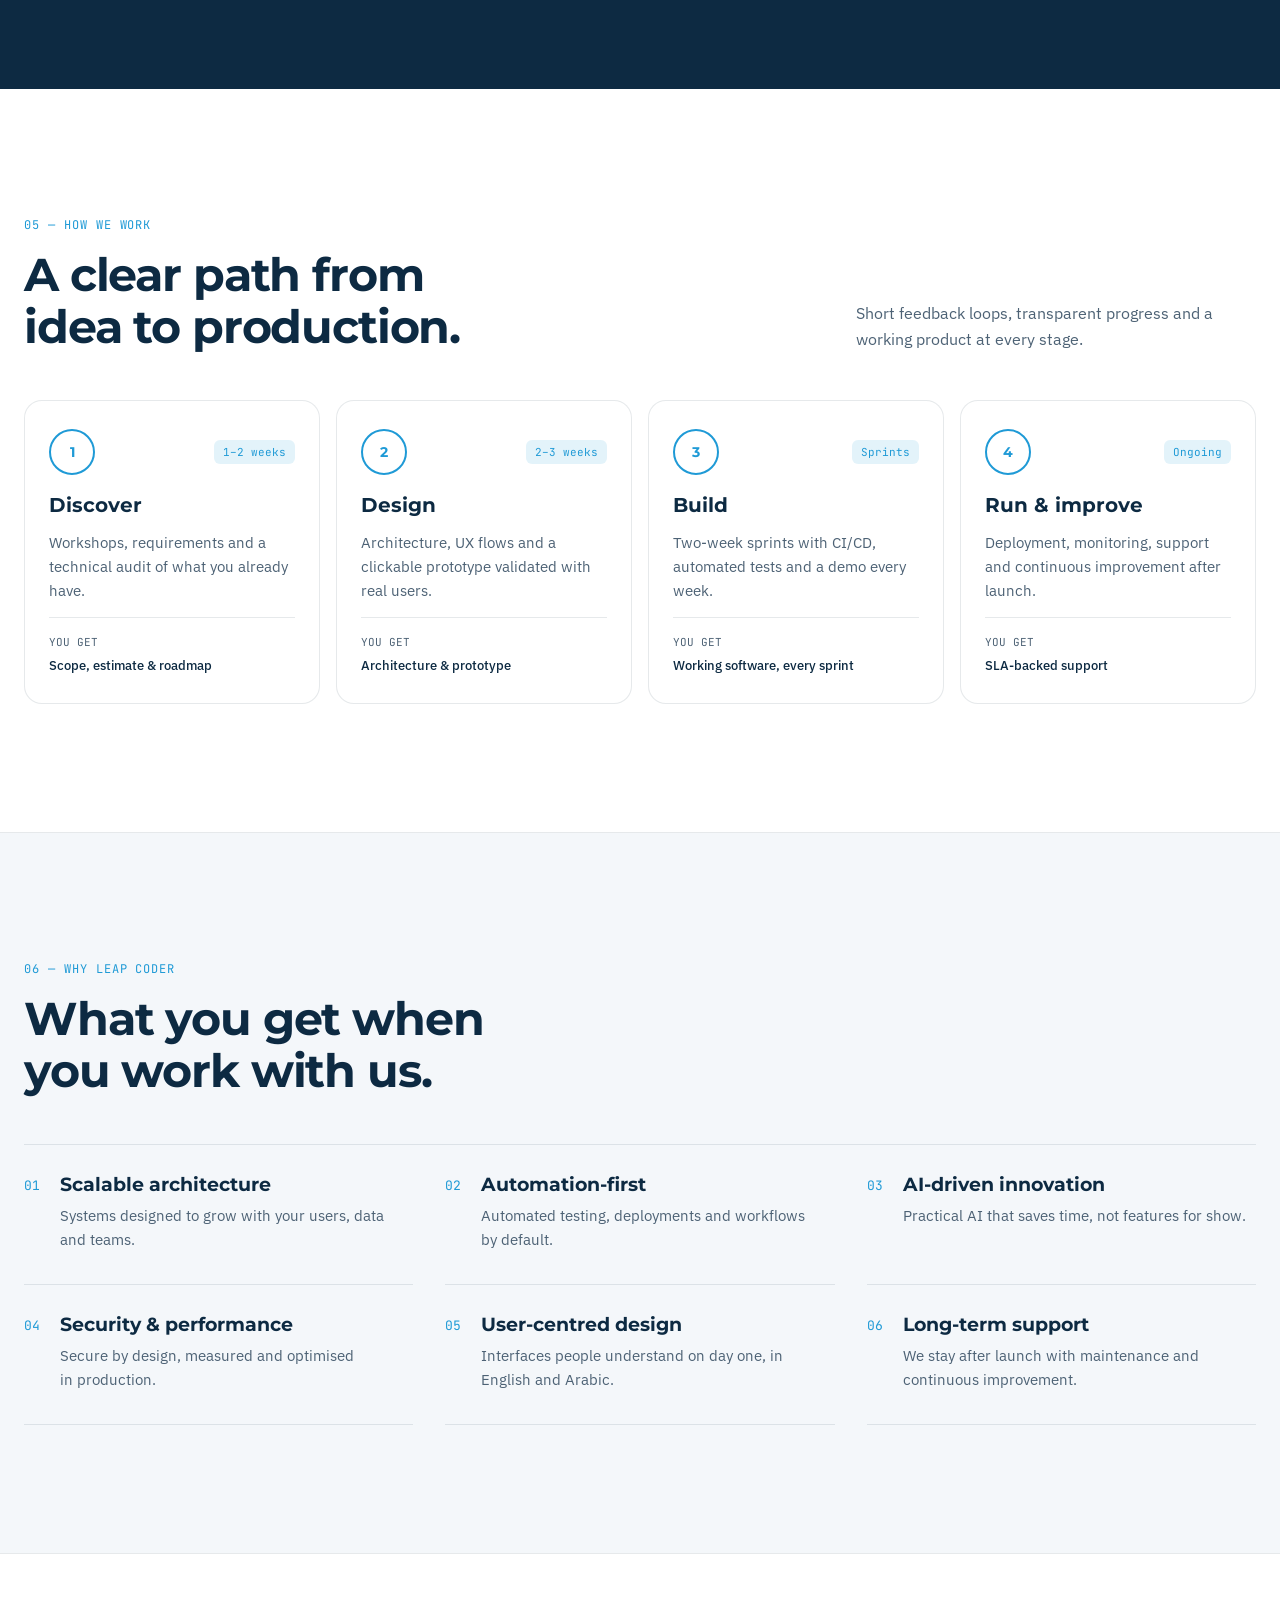
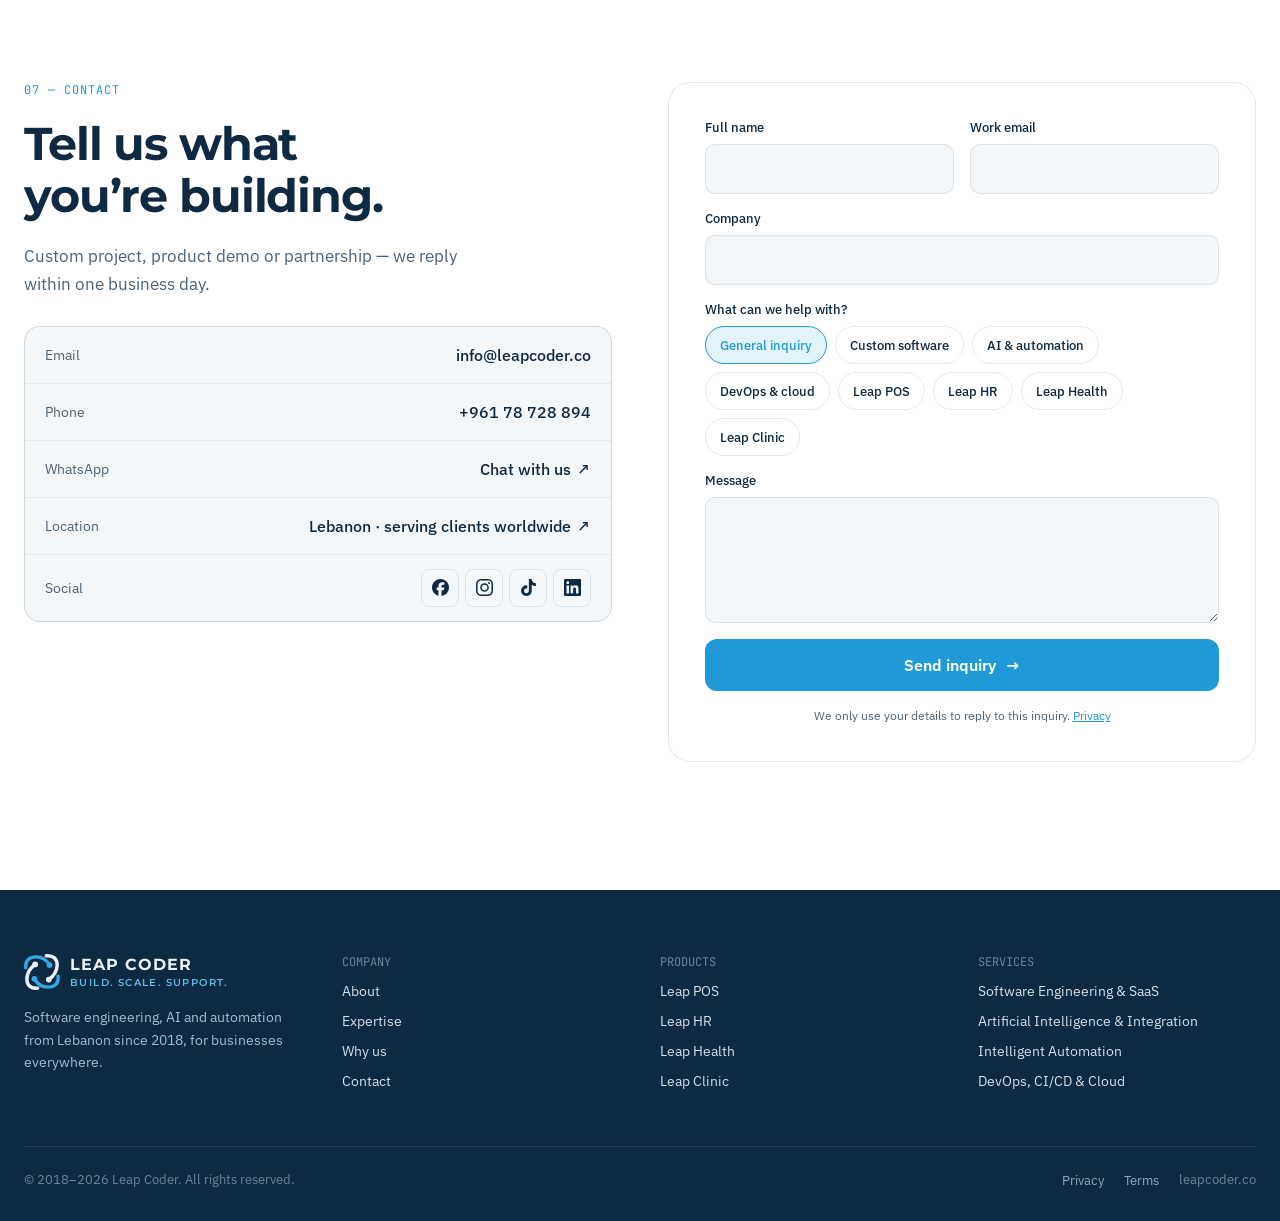
==== commit 36ce5040: "build: leap-coder 9820562" ====
--- a/index.html
+++ b/index.html
@@ -48,7 +48,7 @@
       rel="stylesheet"
       href="https://fonts.googleapis.com/css2?family=Material+Symbols+Rounded:opsz,wght,FILL,GRAD@24,400,0,0&display=block"
     />
-    <script type="module" crossorigin src="/assets/index-Ef6Mz5HG.js"></script>
+    <script type="module" crossorigin src="/assets/index-fs6N2dZa.js"></script>
     <link rel="stylesheet" crossorigin href="/assets/index-B8cOU7kC.css">
   </head>
   <body>
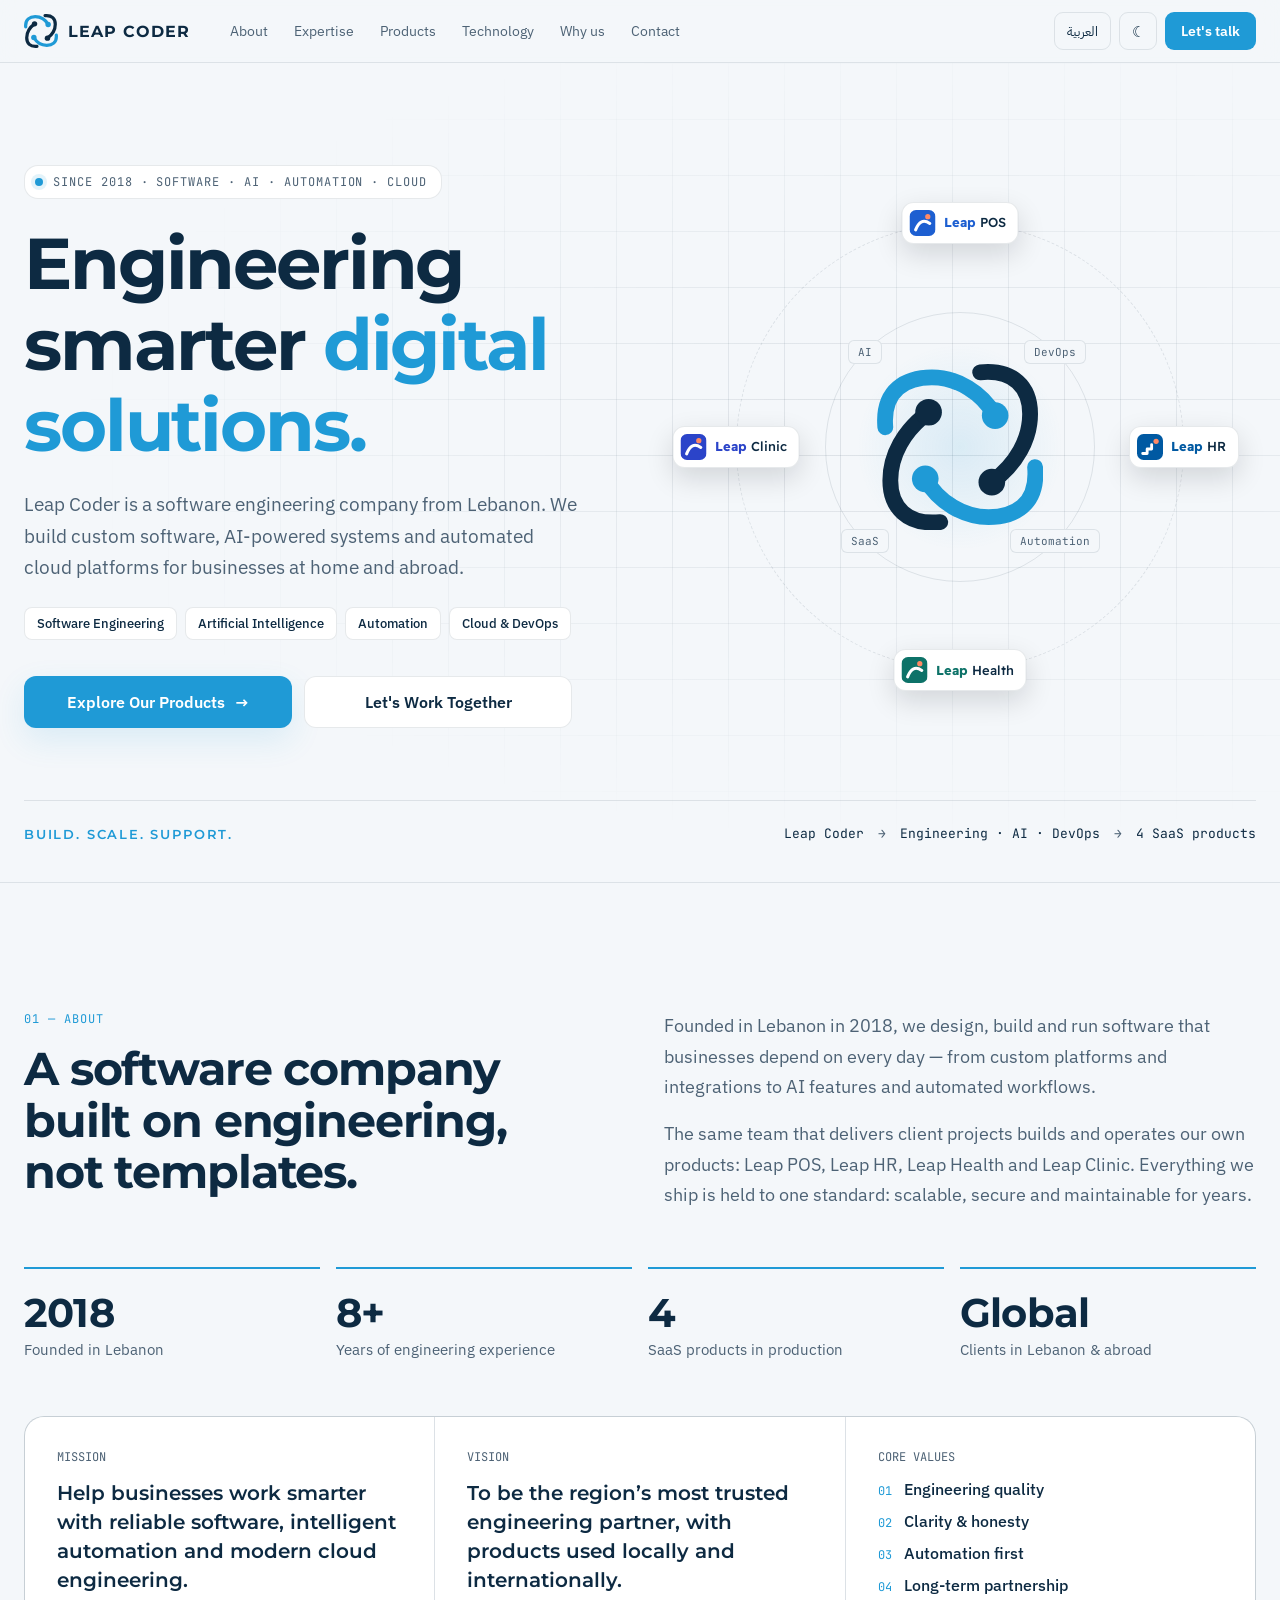
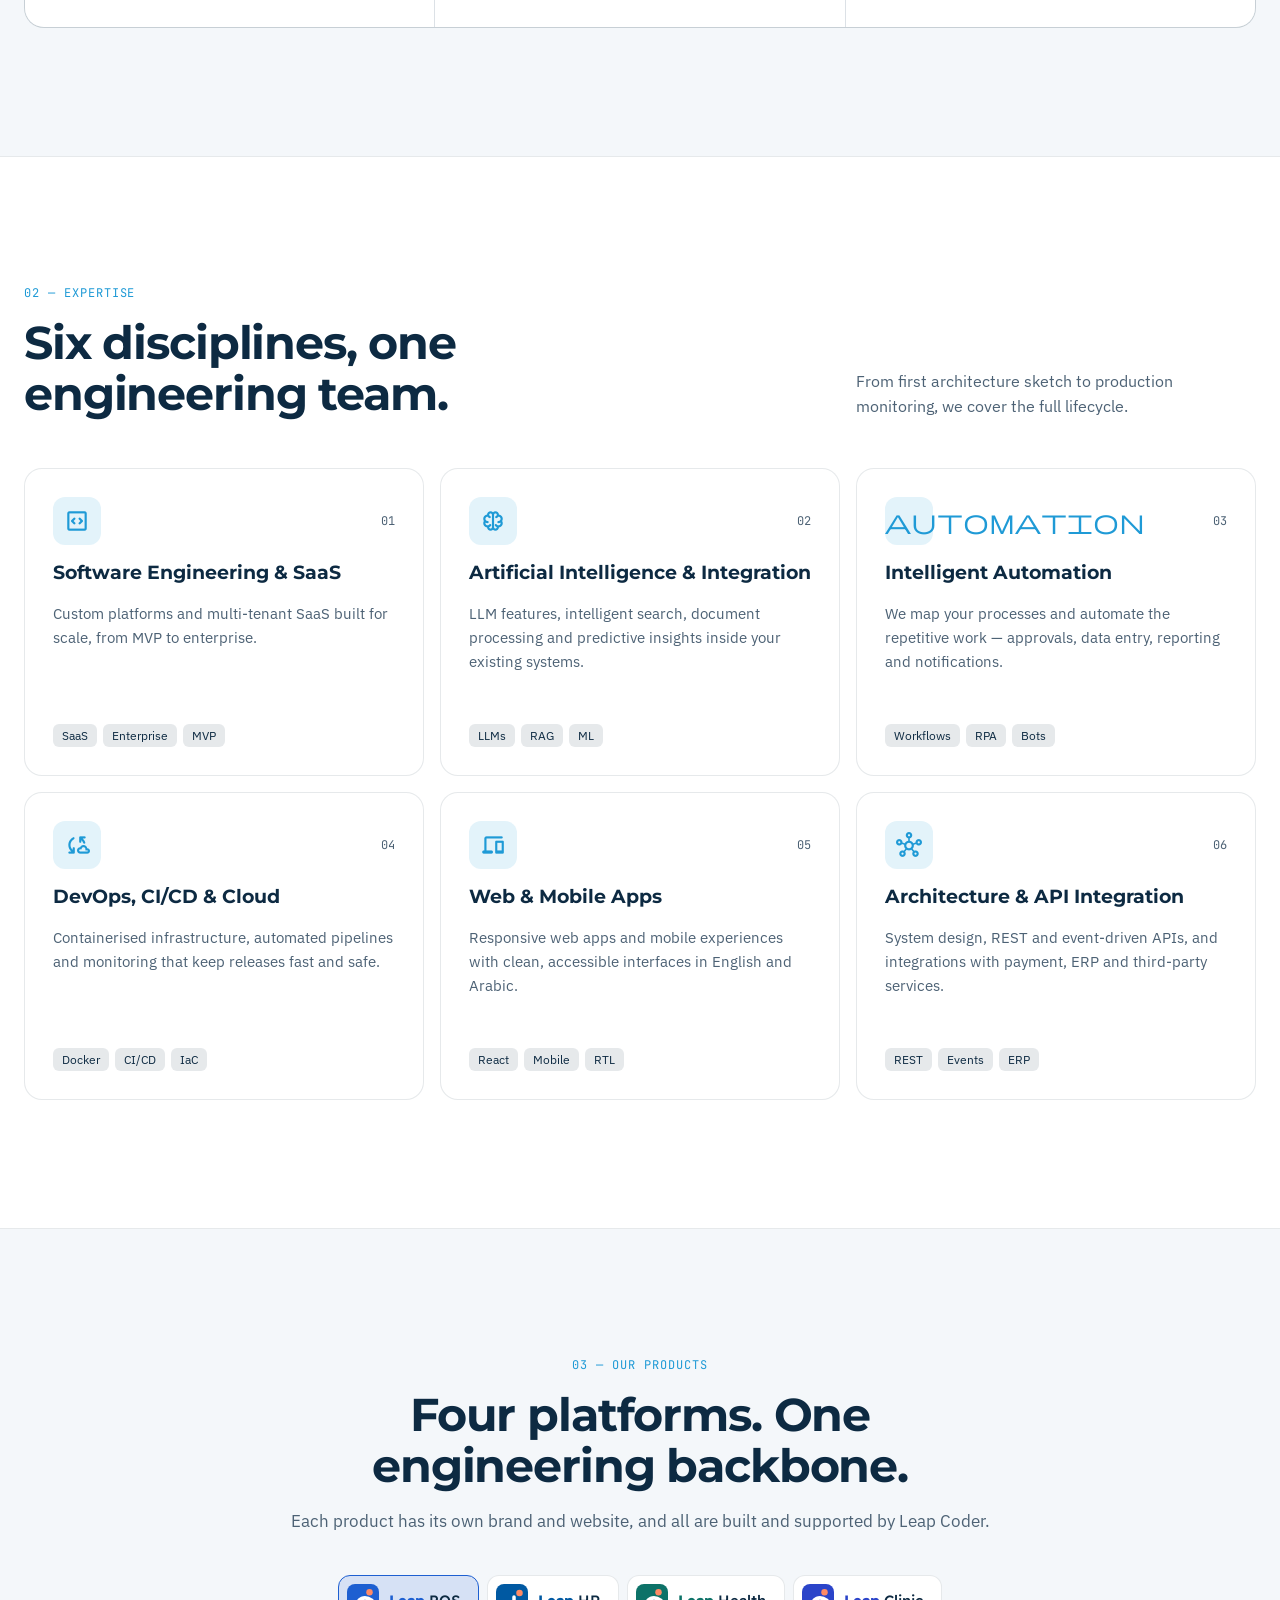
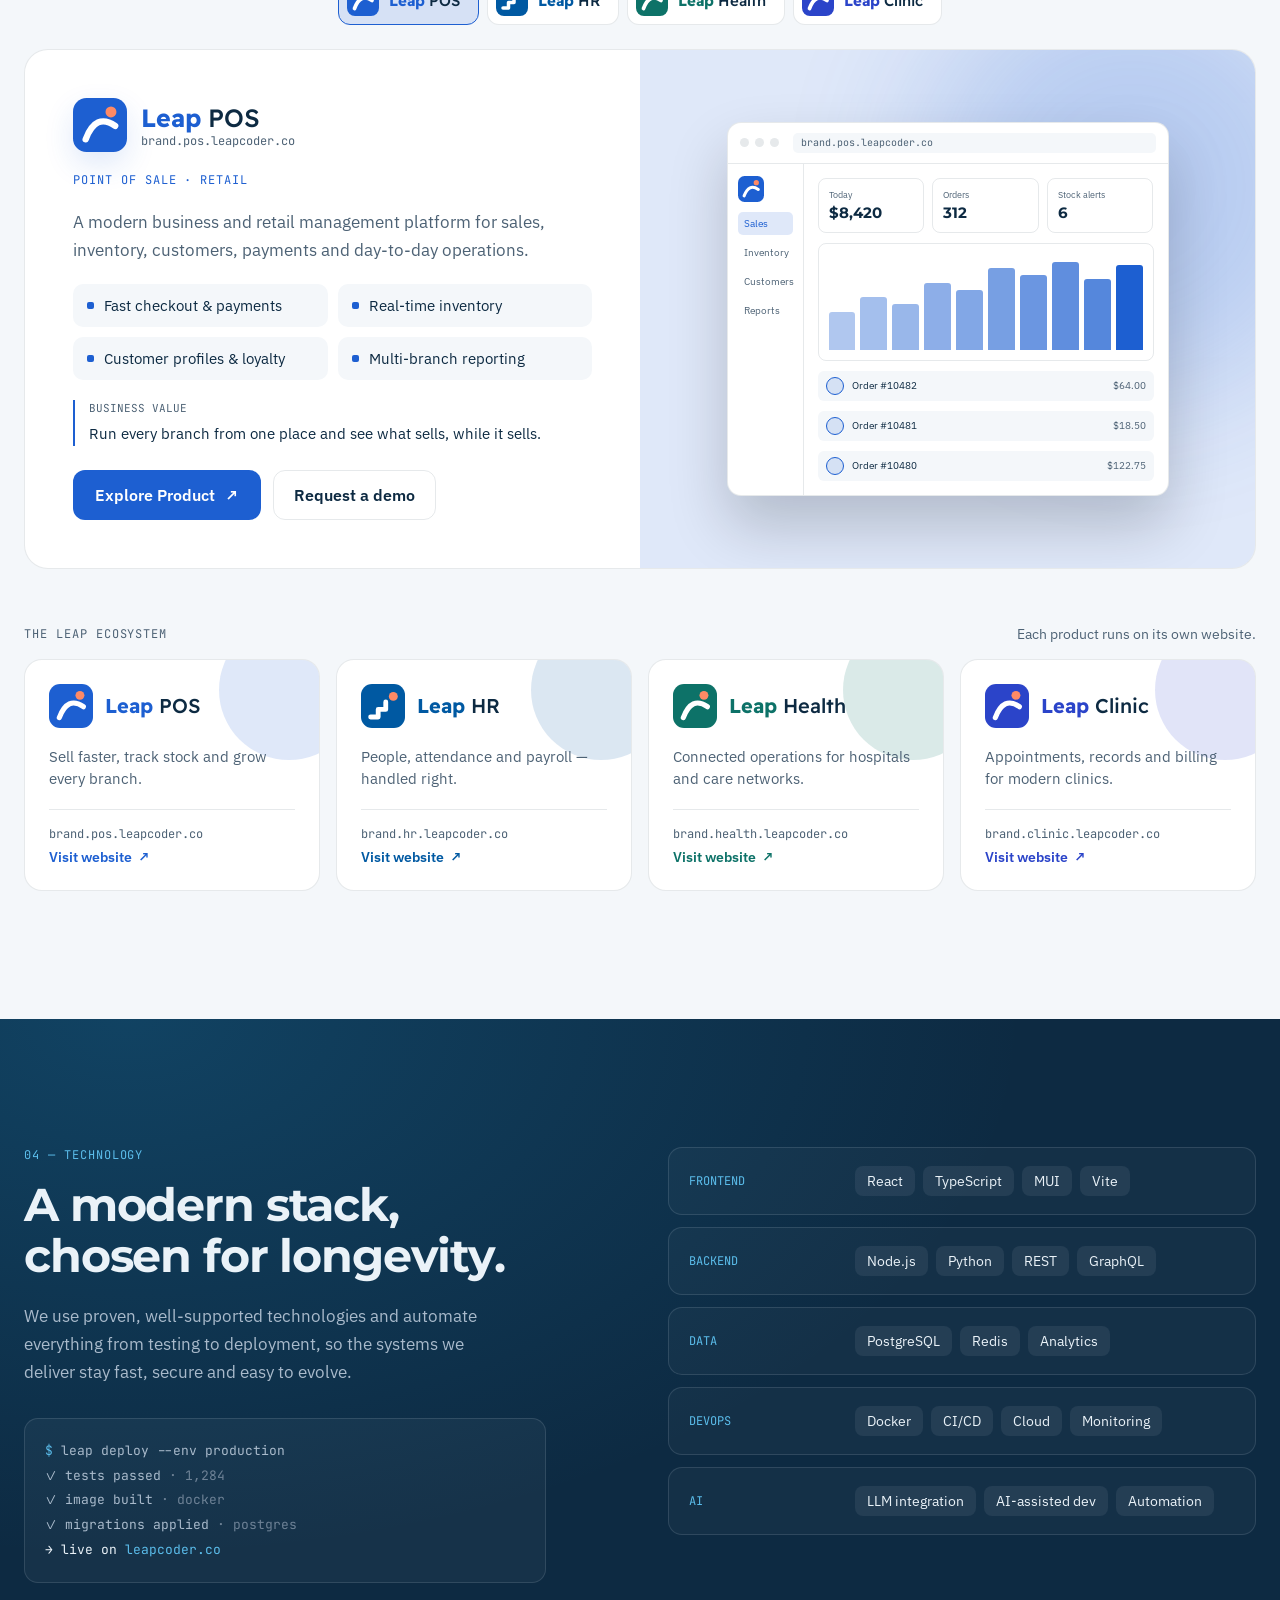
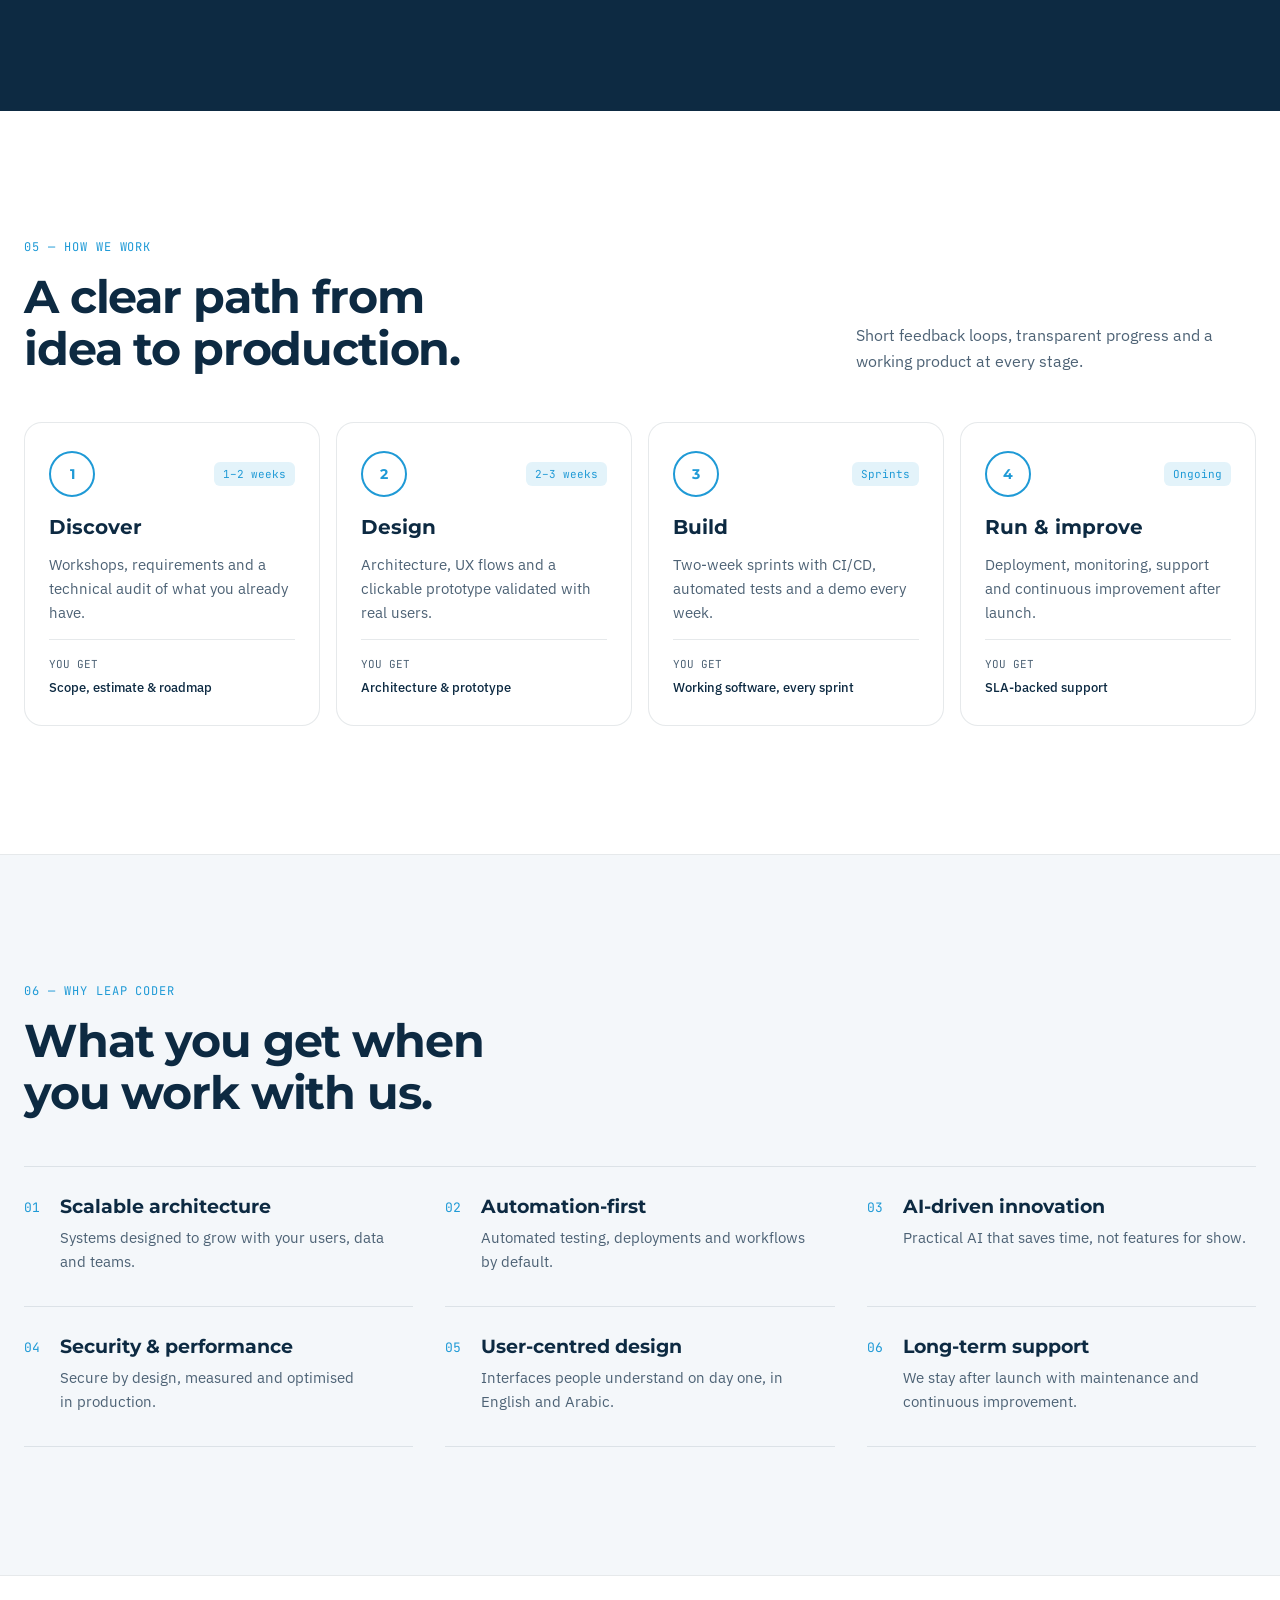
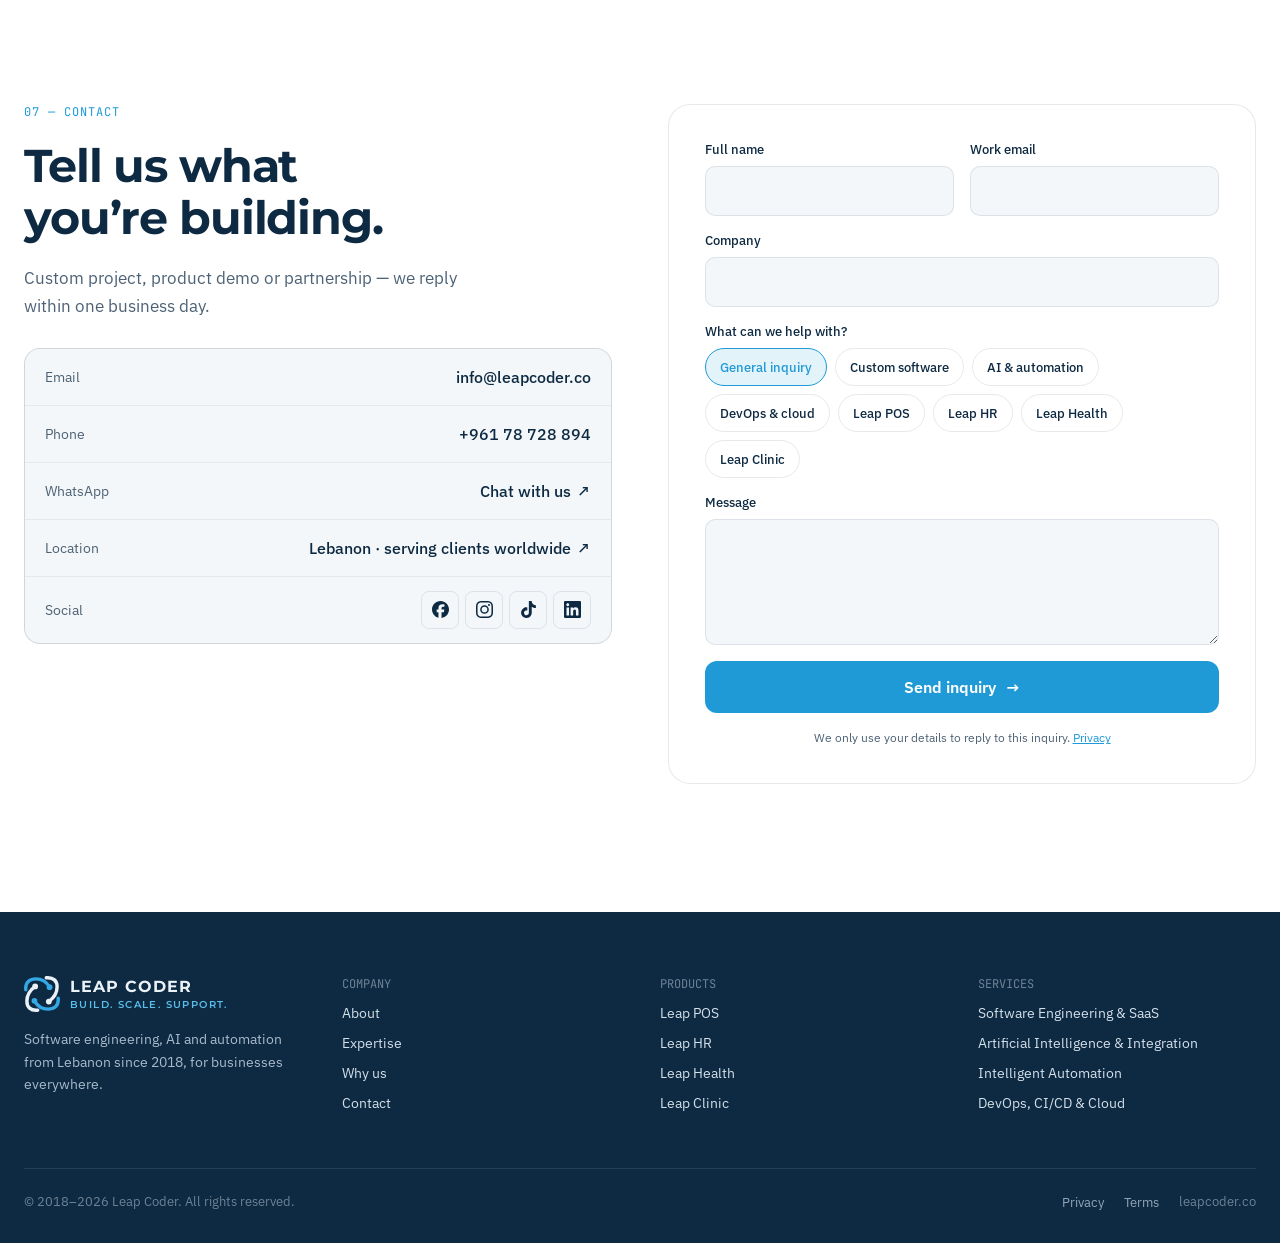
==== commit b3a0f85a: "build: leap-coder 821ecf6" ====
--- a/index.html
+++ b/index.html
@@ -37,7 +37,7 @@
     <meta name="twitter:title" content="Leap Coder — Engineering Smarter Digital Solutions" />
     <meta name="twitter:description" content="Software engineering, AI, automation and DevOps from Lebanon. Home of Leap POS, Leap HR, Leap Health and Leap Clinic." />
     <meta name="twitter:image" content="https://www.leapcoder.co/og-image.png" />
-    <script type="application/ld+json">{"@context":"https://schema.org","@type":"Organization","name":"Leap Coder","url":"https://www.leapcoder.co","slogan":"Build. Scale. Support.","foundingDate":"2018","hasMap":"https://maps.app.goo.gl/2paXP2Js2Pjn98LX8","sameAs":["https://www.facebook.com/leapcoder","https://www.instagram.com/leap_coder","https://www.tiktok.com/@leap_coder","https://www.linkedin.com/company/leap-coder"],"foundingLocation":{"@type":"Place","name":"Lebanon"},"email":"info@leapcoder.co","telephone":"+961-78-728-894","contactPoint":{"@type":"ContactPoint","telephone":"+961-78-728-894","email":"info@leapcoder.co","contactType":"sales","availableLanguage":["English","Arabic"]},"address":{"@type":"PostalAddress","addressCountry":"LB"},"brand":[{"@type":"Brand","name":"Leap POS","url":"https://pos.leapcoder.co"},{"@type":"Brand","name":"Leap HR","url":"https://hr.leapcoder.co"},{"@type":"Brand","name":"Leap Health","url":"https://health.leapcoder.co"},{"@type":"Brand","name":"Leap Clinic","url":"https://clinic.leapcoder.co"}]}</script>
+    <script type="application/ld+json">{"@context":"https://schema.org","@type":"Organization","name":"Leap Coder","url":"https://www.leapcoder.co","slogan":"Build. Scale. Support.","foundingDate":"2018","hasMap":"https://maps.app.goo.gl/2paXP2Js2Pjn98LX8","sameAs":["https://www.facebook.com/leapcoder","https://www.instagram.com/leap_coder","https://www.tiktok.com/@leap_coder","https://www.linkedin.com/company/leap-coder"],"foundingLocation":{"@type":"Place","name":"Lebanon"},"email":"info@leapcoder.co","telephone":"+961-78-728-894","contactPoint":{"@type":"ContactPoint","telephone":"+961-78-728-894","email":"info@leapcoder.co","contactType":"sales","availableLanguage":["English","Arabic"]},"address":{"@type":"PostalAddress","addressCountry":"LB"},"brand":[{"@type":"Brand","name":"Leap POS","url":"https://brand.pos.leapcoder.co"},{"@type":"Brand","name":"Leap HR","url":"https://brand.hr.leapcoder.co"},{"@type":"Brand","name":"Leap Health","url":"https://brand.health.leapcoder.co"},{"@type":"Brand","name":"Leap Clinic","url":"https://brand.clinic.leapcoder.co"}]}</script>
     <link rel="preconnect" href="https://fonts.googleapis.com" />
     <link rel="preconnect" href="https://fonts.gstatic.com" crossorigin />
     <link
@@ -48,7 +48,7 @@
       rel="stylesheet"
       href="https://fonts.googleapis.com/css2?family=Material+Symbols+Rounded:opsz,wght,FILL,GRAD@24,400,0,0&display=block"
     />
-    <script type="module" crossorigin src="/assets/index-fs6N2dZa.js"></script>
+    <script type="module" crossorigin src="/assets/index-kzuEs1a0.js"></script>
     <link rel="stylesheet" crossorigin href="/assets/index-B8cOU7kC.css">
   </head>
   <body>
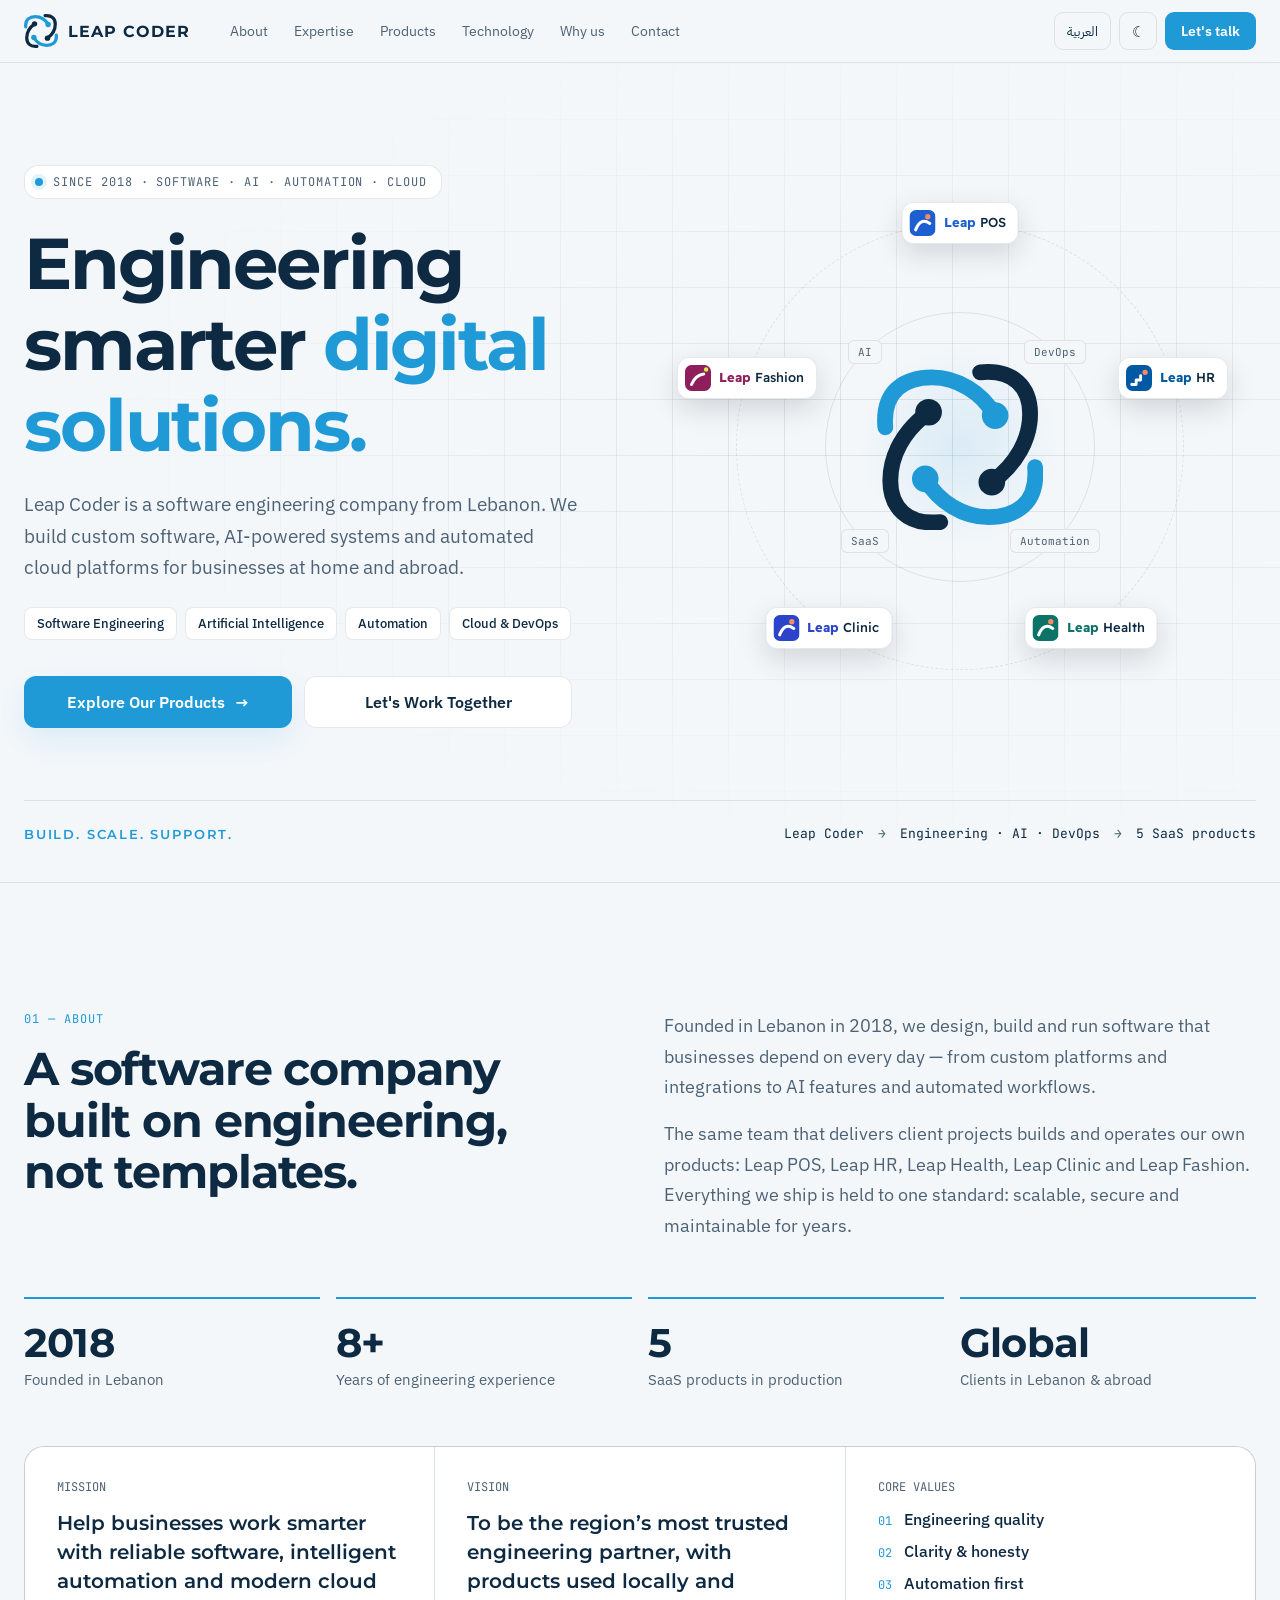
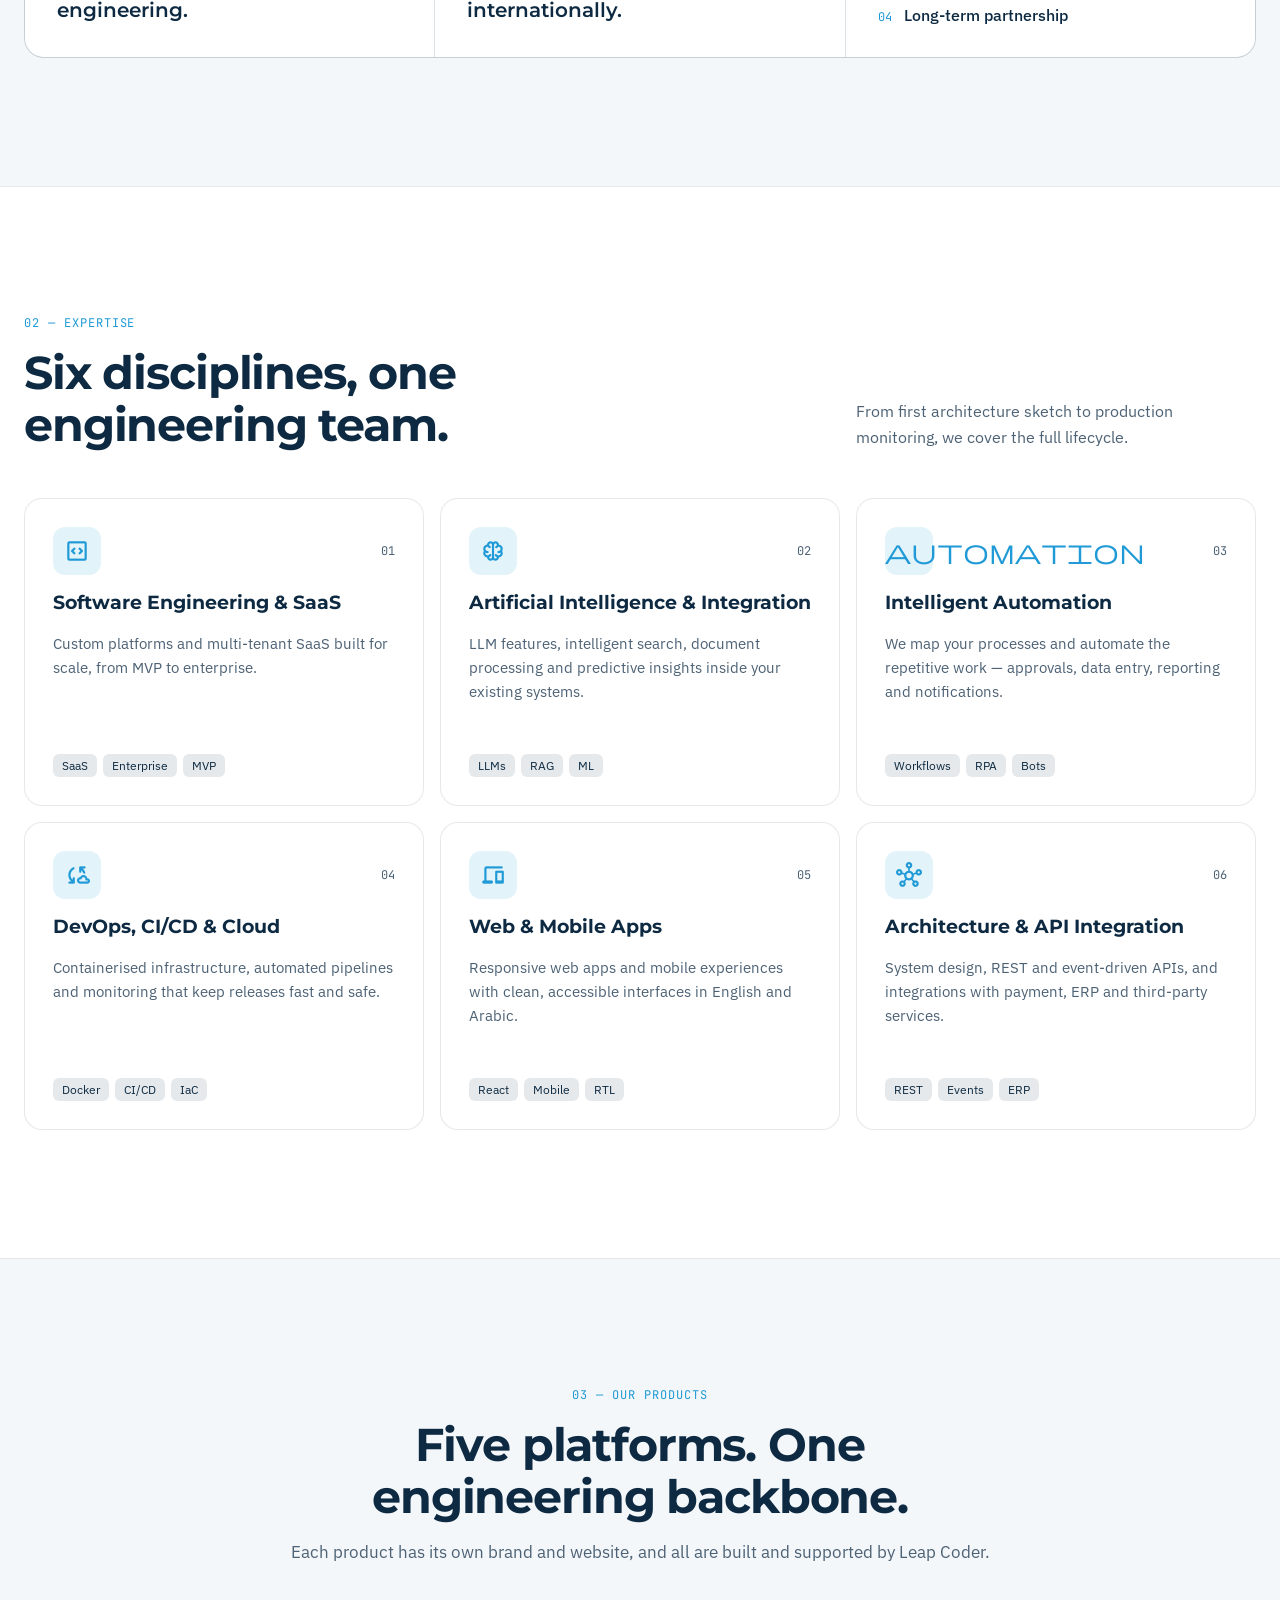
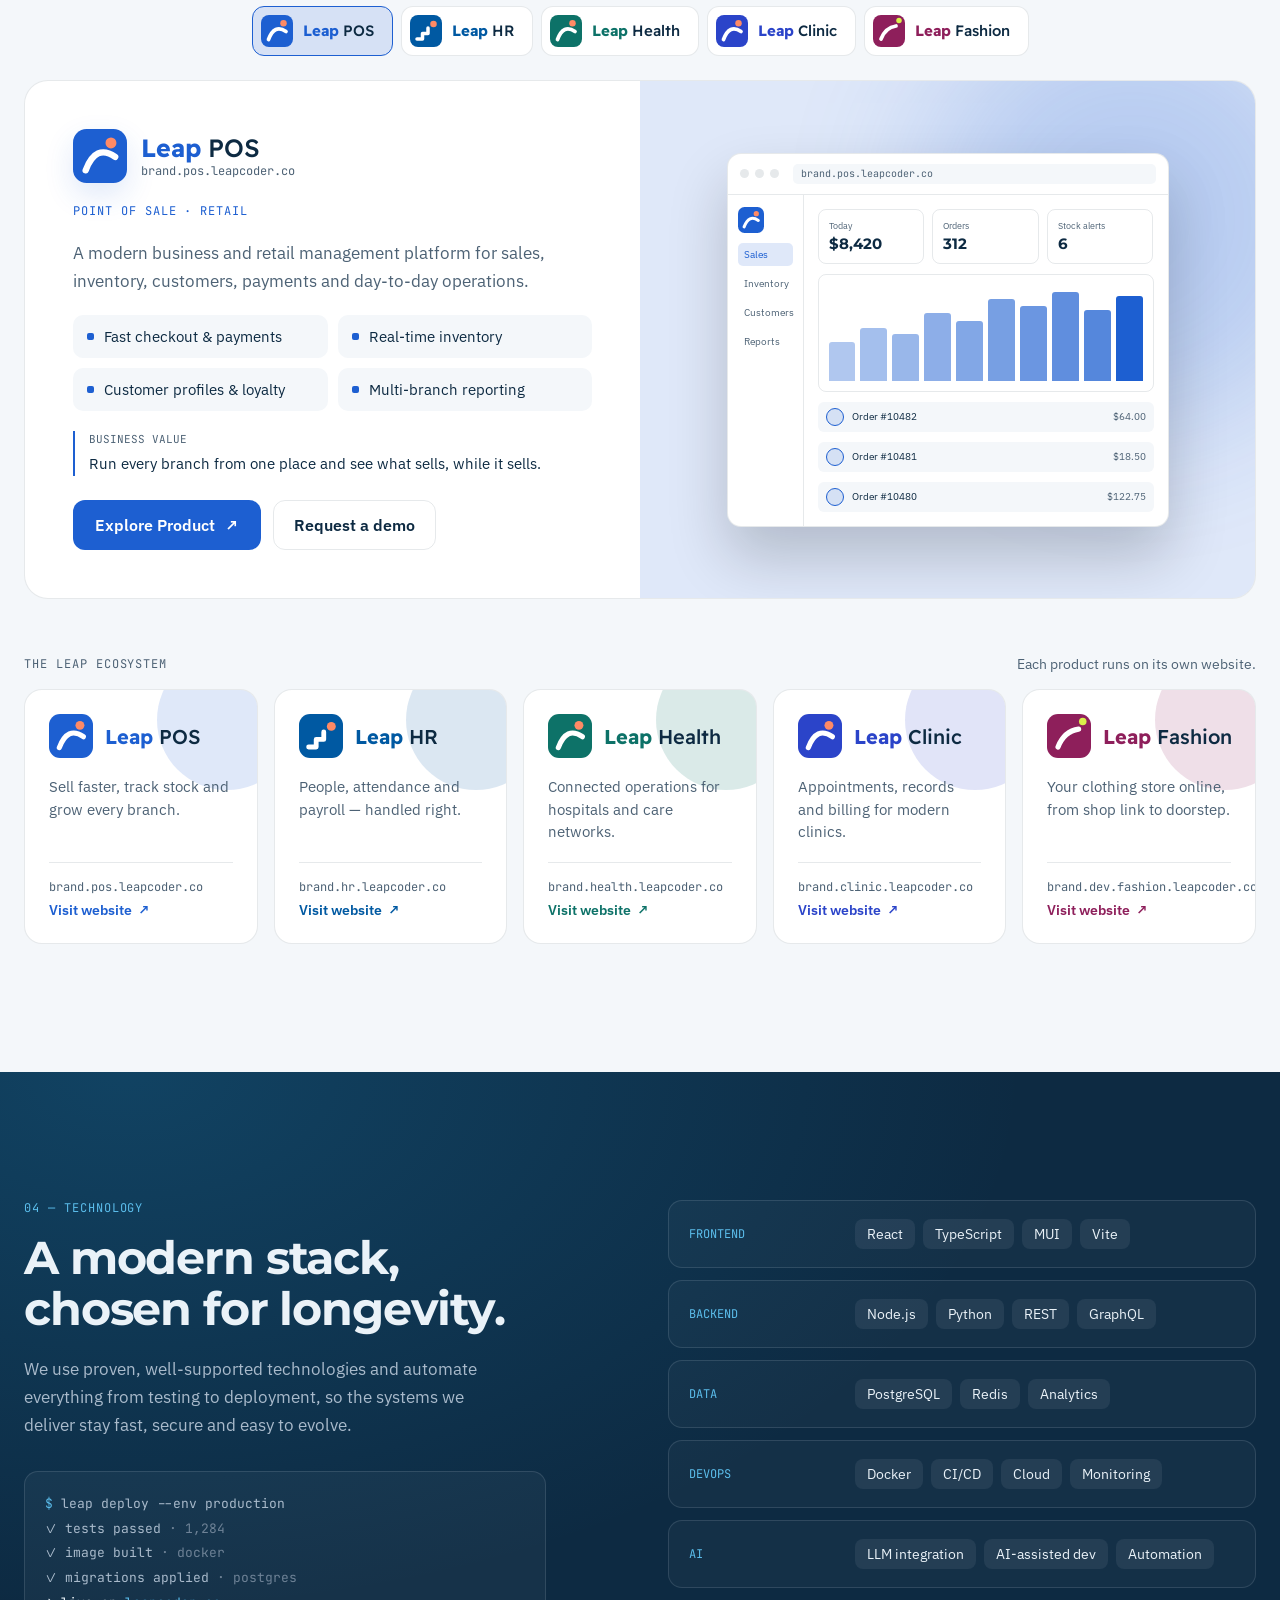
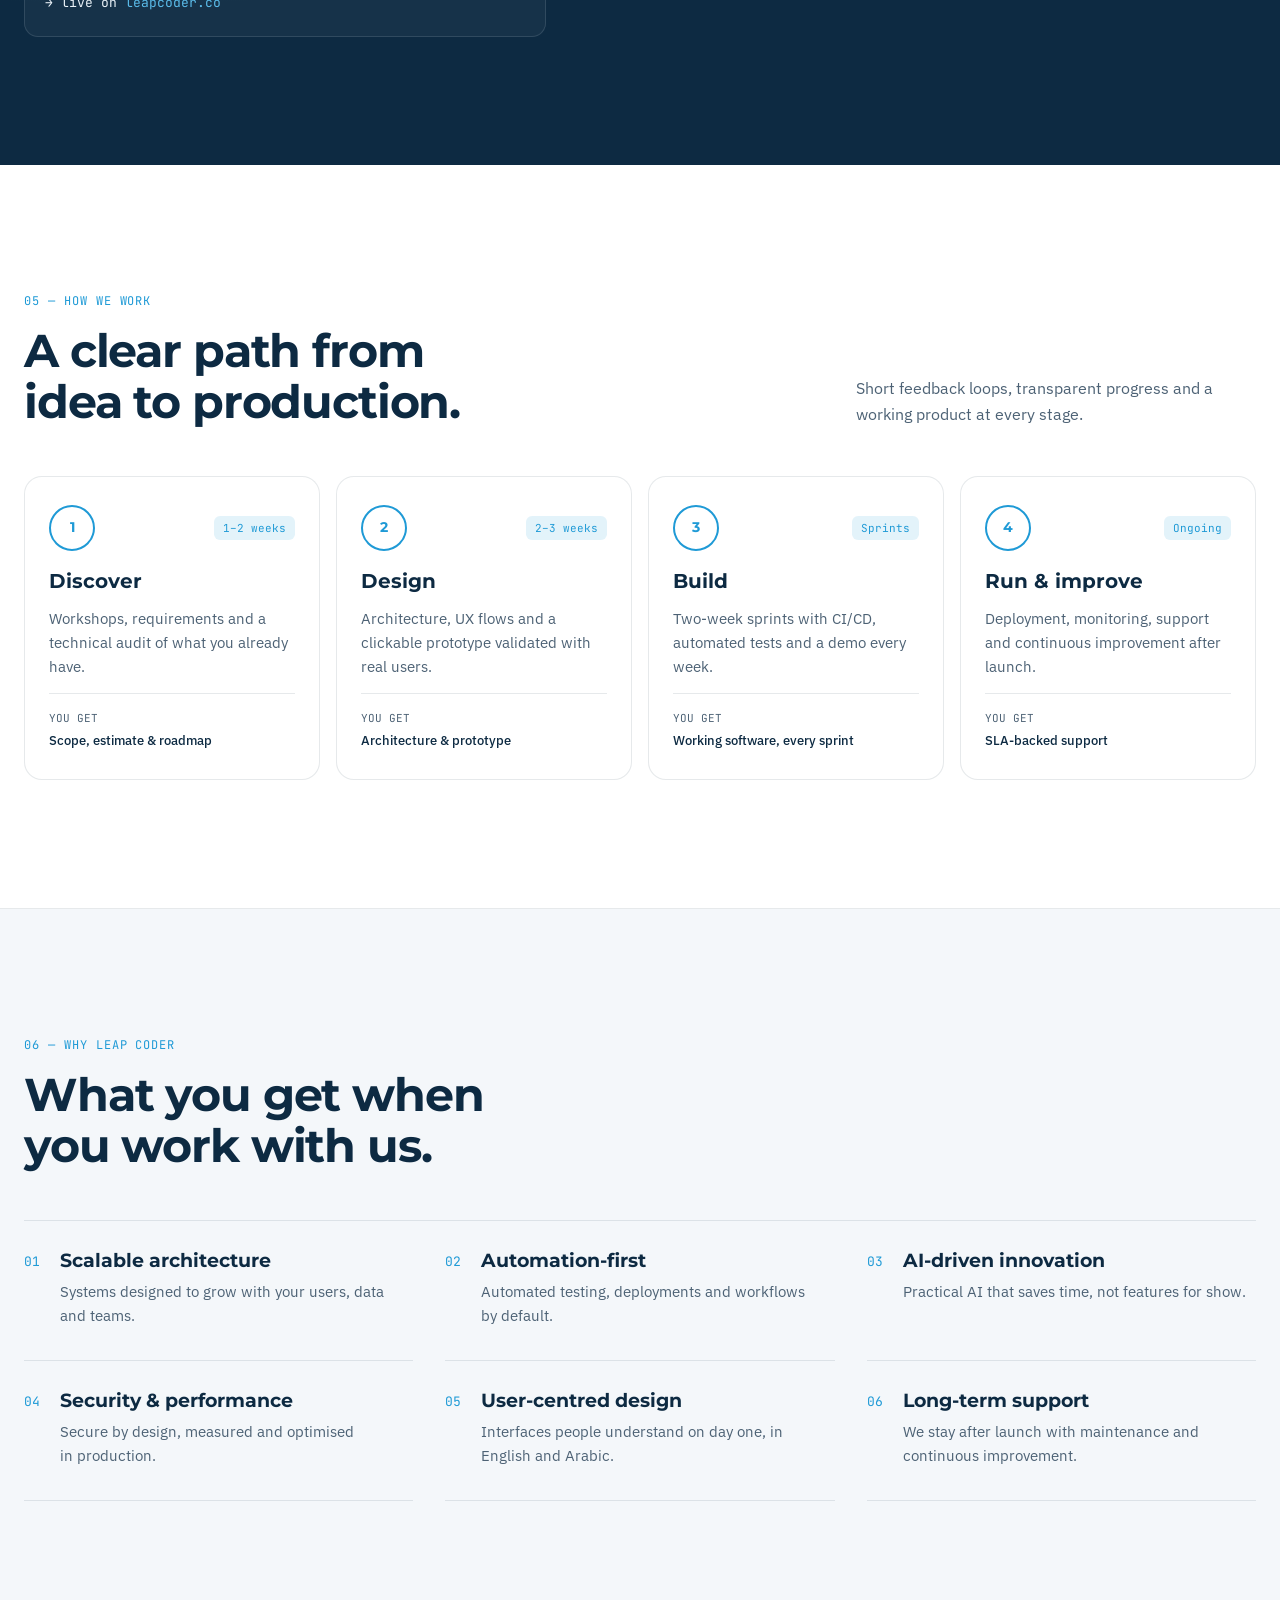
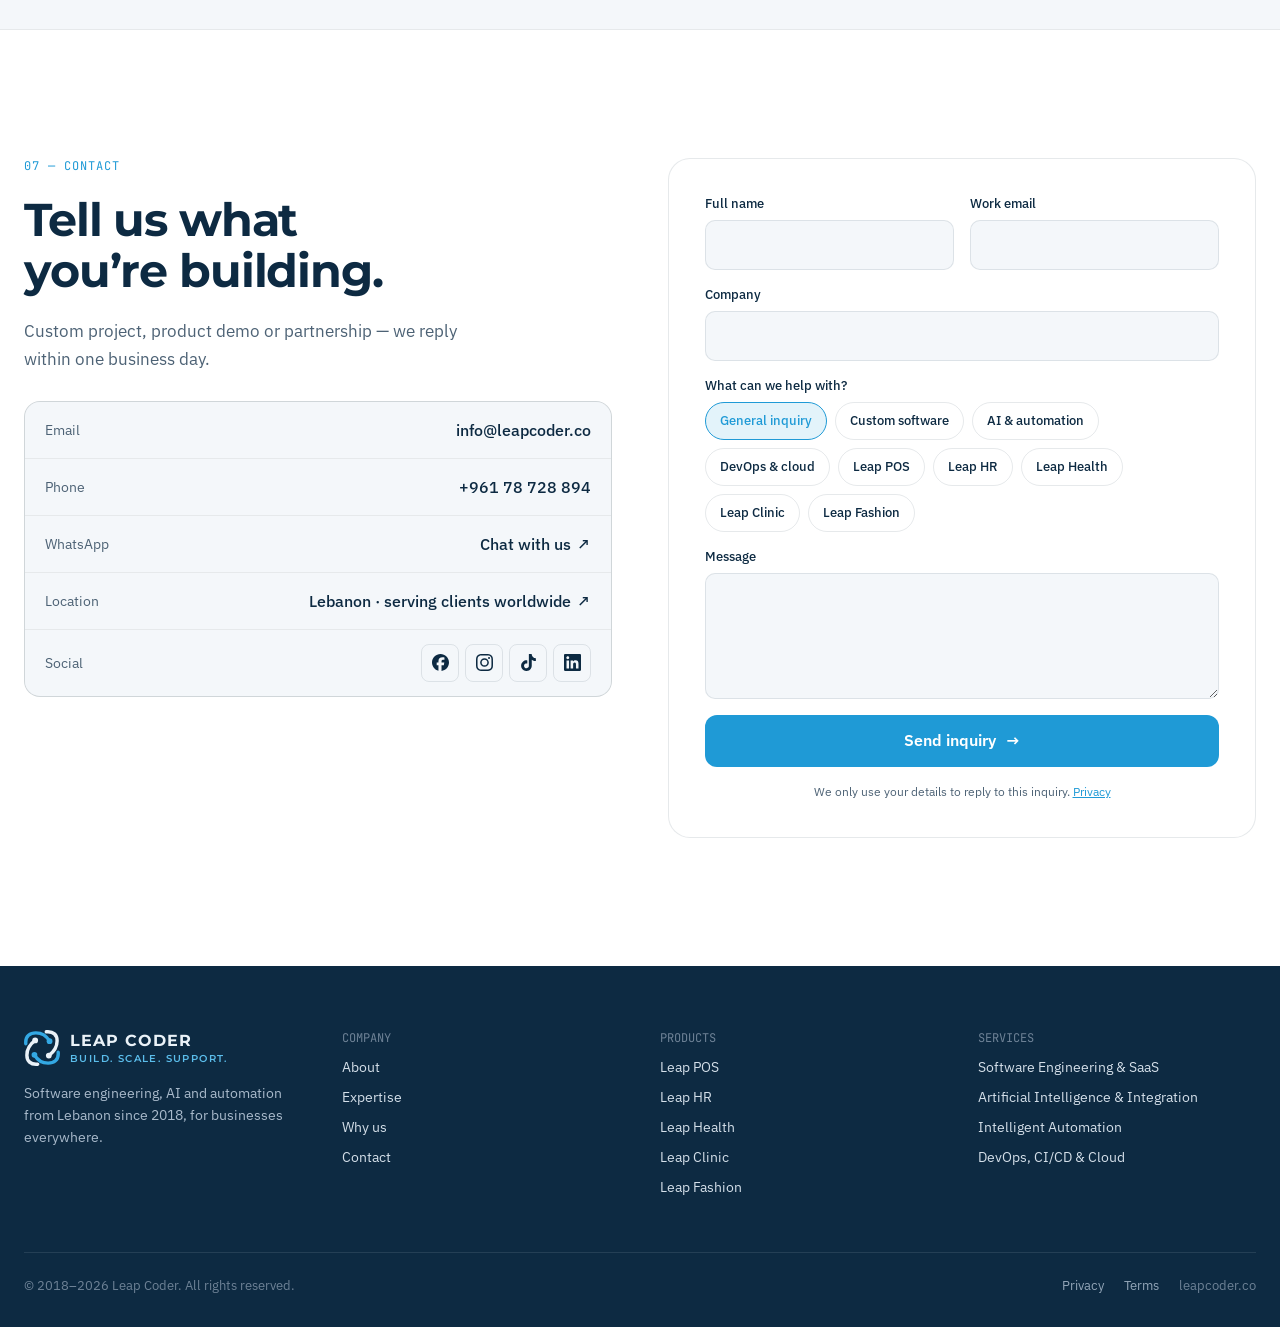
==== commit d99f284b: "build: leap-coder 6756284" ====
--- a/index.html
+++ b/index.html
@@ -17,7 +17,7 @@
       })();
     </script>
     <title>Leap Coder — Engineering Smarter Digital Solutions</title>
-    <meta name="description" content="Leap Coder — software engineering, AI, automation and DevOps from Lebanon. Home of Leap POS, Leap HR, Leap Health and Leap Clinic." />
+    <meta name="description" content="Leap Coder — software engineering, AI, automation and DevOps from Lebanon. Home of Leap POS, Leap HR, Leap Health, Leap Clinic and Leap Fashion." />
     <link rel="icon" type="image/svg+xml" href="/leapcoder-mark.svg" />
     <link rel="canonical" href="https://www.leapcoder.co/" />
     <link rel="alternate" hreflang="en" href="https://www.leapcoder.co/" />
@@ -28,16 +28,16 @@
     <meta property="og:site_name" content="Leap Coder" />
     <meta property="og:locale" content="en_US" />
     <meta property="og:title" content="Leap Coder — Engineering Smarter Digital Solutions" />
-    <meta property="og:description" content="Software engineering, AI, automation and DevOps from Lebanon. Home of Leap POS, Leap HR, Leap Health and Leap Clinic." />
+    <meta property="og:description" content="Software engineering, AI, automation and DevOps from Lebanon. Home of Leap POS, Leap HR, Leap Health, Leap Clinic and Leap Fashion." />
     <meta property="og:url" content="https://www.leapcoder.co/" />
     <meta property="og:image" content="https://www.leapcoder.co/og-image.png" />
     <meta property="og:image:width" content="1200" />
     <meta property="og:image:height" content="630" />
     <meta name="twitter:card" content="summary_large_image" />
     <meta name="twitter:title" content="Leap Coder — Engineering Smarter Digital Solutions" />
-    <meta name="twitter:description" content="Software engineering, AI, automation and DevOps from Lebanon. Home of Leap POS, Leap HR, Leap Health and Leap Clinic." />
+    <meta name="twitter:description" content="Software engineering, AI, automation and DevOps from Lebanon. Home of Leap POS, Leap HR, Leap Health, Leap Clinic and Leap Fashion." />
     <meta name="twitter:image" content="https://www.leapcoder.co/og-image.png" />
-    <script type="application/ld+json">{"@context":"https://schema.org","@type":"Organization","name":"Leap Coder","url":"https://www.leapcoder.co","slogan":"Build. Scale. Support.","foundingDate":"2018","hasMap":"https://maps.app.goo.gl/2paXP2Js2Pjn98LX8","sameAs":["https://www.facebook.com/leapcoder","https://www.instagram.com/leap_coder","https://www.tiktok.com/@leap_coder","https://www.linkedin.com/company/leap-coder"],"foundingLocation":{"@type":"Place","name":"Lebanon"},"email":"info@leapcoder.co","telephone":"+961-78-728-894","contactPoint":{"@type":"ContactPoint","telephone":"+961-78-728-894","email":"info@leapcoder.co","contactType":"sales","availableLanguage":["English","Arabic"]},"address":{"@type":"PostalAddress","addressCountry":"LB"},"brand":[{"@type":"Brand","name":"Leap POS","url":"https://brand.pos.leapcoder.co"},{"@type":"Brand","name":"Leap HR","url":"https://brand.hr.leapcoder.co"},{"@type":"Brand","name":"Leap Health","url":"https://brand.health.leapcoder.co"},{"@type":"Brand","name":"Leap Clinic","url":"https://brand.clinic.leapcoder.co"}]}</script>
+    <script type="application/ld+json">{"@context":"https://schema.org","@type":"Organization","name":"Leap Coder","url":"https://www.leapcoder.co","slogan":"Build. Scale. Support.","foundingDate":"2018","hasMap":"https://maps.app.goo.gl/2paXP2Js2Pjn98LX8","sameAs":["https://www.facebook.com/leapcoder","https://www.instagram.com/leap_coder","https://www.tiktok.com/@leap_coder","https://www.linkedin.com/company/leap-coder"],"foundingLocation":{"@type":"Place","name":"Lebanon"},"email":"info@leapcoder.co","telephone":"+961-78-728-894","contactPoint":{"@type":"ContactPoint","telephone":"+961-78-728-894","email":"info@leapcoder.co","contactType":"sales","availableLanguage":["English","Arabic"]},"address":{"@type":"PostalAddress","addressCountry":"LB"},"brand":[{"@type":"Brand","name":"Leap POS","url":"https://brand.pos.leapcoder.co"},{"@type":"Brand","name":"Leap HR","url":"https://brand.hr.leapcoder.co"},{"@type":"Brand","name":"Leap Health","url":"https://brand.health.leapcoder.co"},{"@type":"Brand","name":"Leap Clinic","url":"https://brand.clinic.leapcoder.co"},{"@type":"Brand","name":"Leap Fashion","url":"https://brand.dev.fashion.leapcoder.co"}]}</script>
     <link rel="preconnect" href="https://fonts.googleapis.com" />
     <link rel="preconnect" href="https://fonts.gstatic.com" crossorigin />
     <link
@@ -48,7 +48,7 @@
       rel="stylesheet"
       href="https://fonts.googleapis.com/css2?family=Material+Symbols+Rounded:opsz,wght,FILL,GRAD@24,400,0,0&display=block"
     />
-    <script type="module" crossorigin src="/assets/index-kzuEs1a0.js"></script>
+    <script type="module" crossorigin src="/assets/index-D4bUuOaM.js"></script>
     <link rel="stylesheet" crossorigin href="/assets/index-B8cOU7kC.css">
   </head>
   <body>
